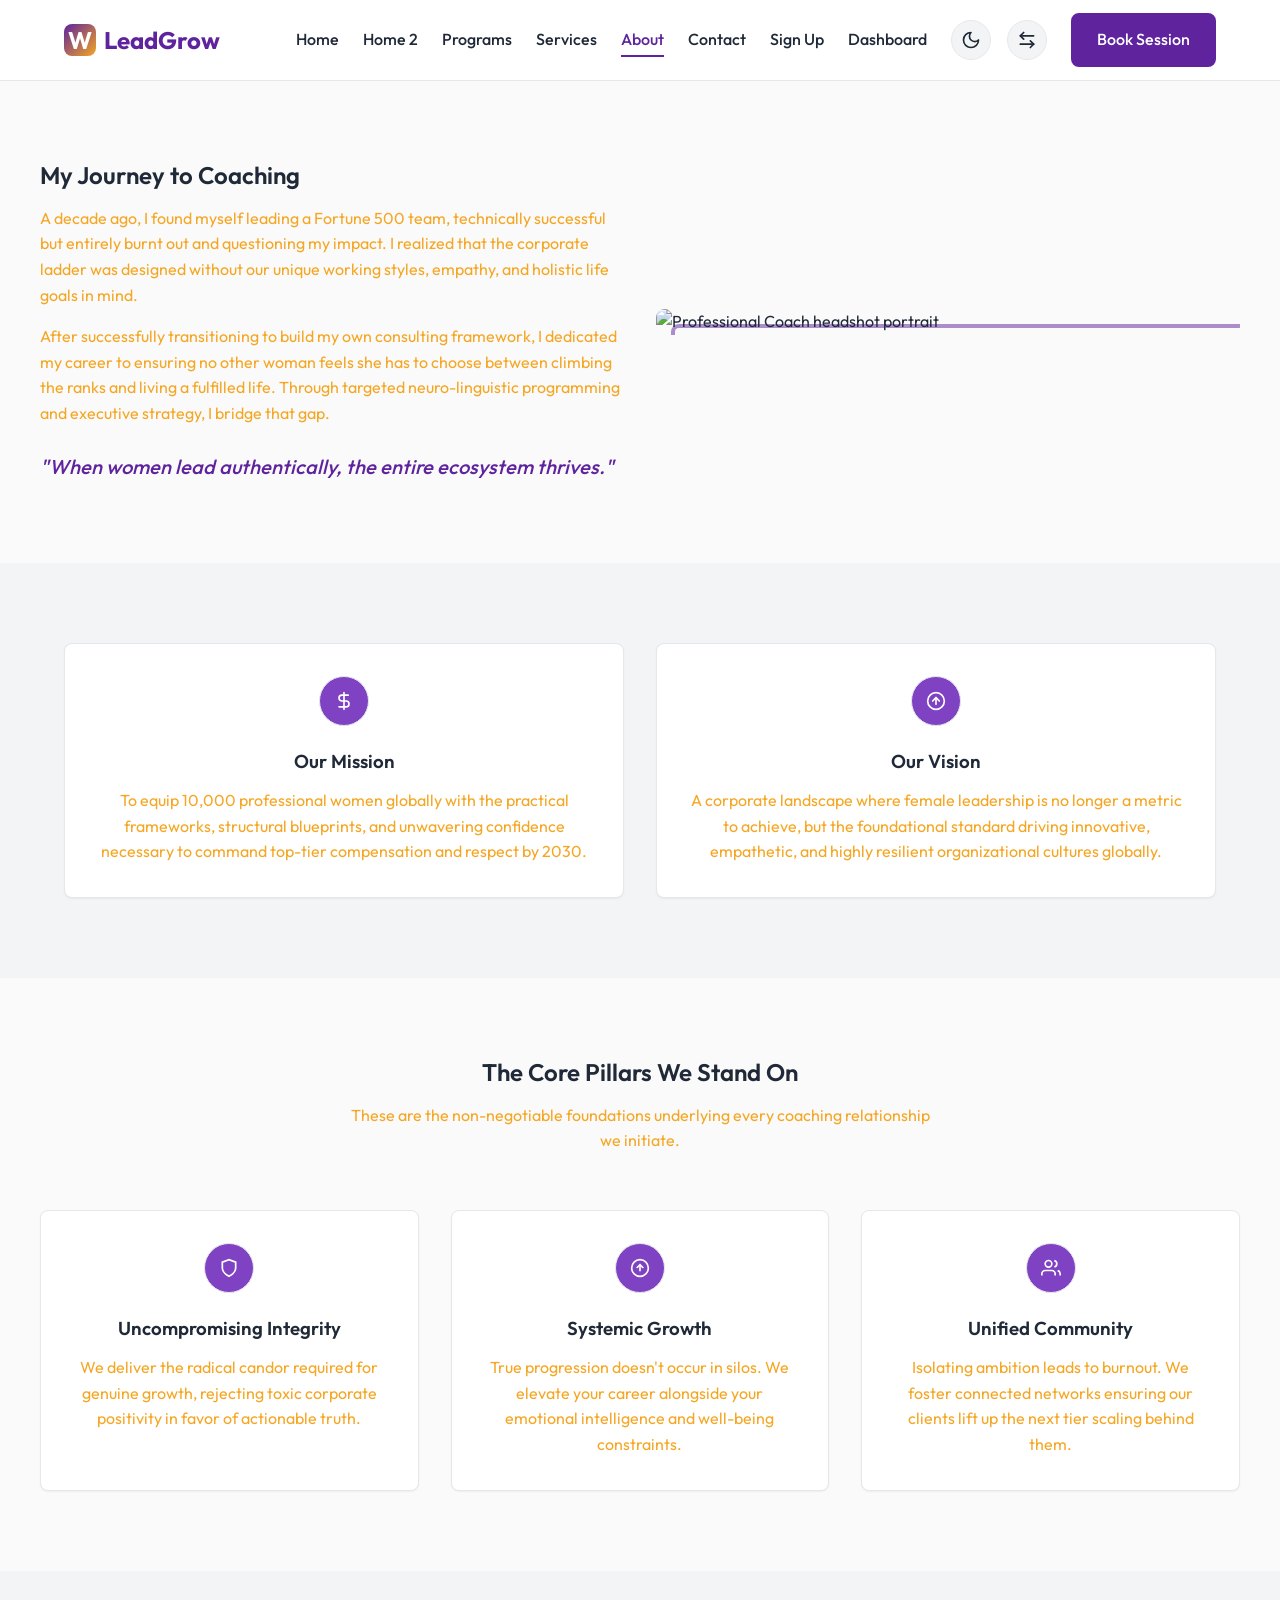
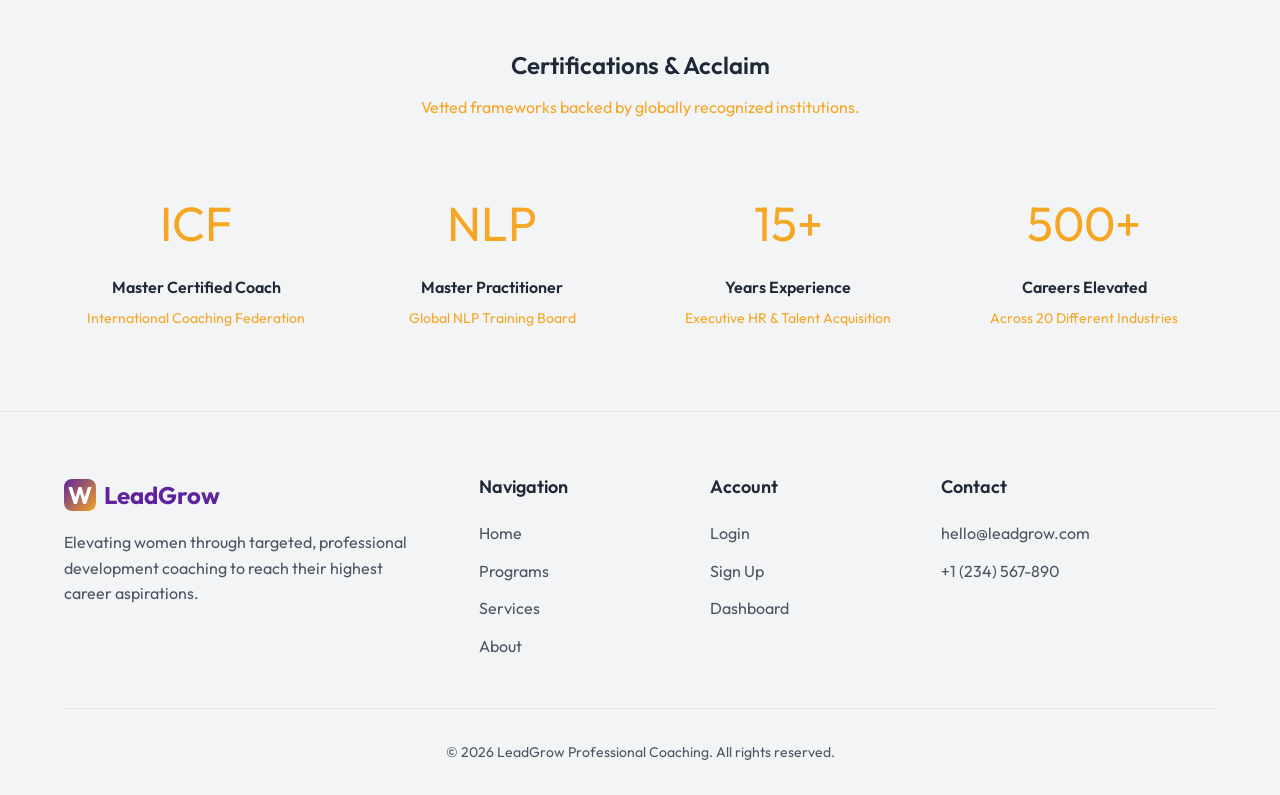
==== about.html @ 8d8c5d0b "first commit" ====
<!DOCTYPE html>
<html lang="en">
<head>
  <meta charset="UTF-8">
  <meta name="viewport" content="width=device-width, initial-scale=1.0">
  <title>About The Coach | Professional Development</title>
  <meta name="description" content="Learn about the coach's mission, vision, certifications, and achievements in women's professional development.">
  <link rel="stylesheet" href="css/style.css">
  <script src="js/main.js" defer></script>
</head>
<body>

  <!-- Header -->
  <header class="header">
    <div class="container header-container">
      <a href="index.html" class="logo">
        <div class="logo-icon">W</div>
        <span>LeadGrow</span>
      </a>
      
      <nav class="nav">
        <ul class="nav-list">
          <li><a href="index.html" class="nav-link">Home</a></li>
          <li><a href="home-2.html" class="nav-link">Home 2</a></li>
          <li><a href="programs.html" class="nav-link">Programs</a></li>
          <li><a href="services.html" class="nav-link">Services</a></li>
          <li><a href="about.html" class="nav-link active">About</a></li>
          <li><a href="contact.html" class="nav-link">Contact</a></li>
          <li><a href="signup.html" class="nav-link">Sign Up</a></li>
          <li><a href="dashboard.html" class="nav-link">Dashboard</a></li>
        </ul>
        
        <div class="nav-toggles">
          <button class="icon-btn theme-toggle" aria-label="Toggle Theme">
            <svg xmlns="http://www.w3.org/2000/svg" width="20" height="20" viewBox="0 0 24 24" fill="none" stroke="currentColor" stroke-width="2" stroke-linecap="round" stroke-linejoin="round" class="lucide lucide-moon"><path d="M12 3a6 6 0 0 0 9 9 9 9 0 1 1-9-9Z"/></svg>
          </button>
          <button class="icon-btn rtl-toggle" aria-label="Toggle Direction">
            <svg xmlns="http://www.w3.org/2000/svg" width="20" height="20" viewBox="0 0 24 24" fill="none" stroke="currentColor" stroke-width="2" stroke-linecap="round" stroke-linejoin="round" class="lucide lucide-arrow-left-right"><path d="M8 3 4 7l4 4"/><path d="M4 7h16"/><path d="m16 21 4-4-4-4"/><path d="M20 17H4"/></svg>
          </button>
        </div>

        <a href="contact.html" class="btn btn-primary">Book Session</a>
      </nav>

      <button class="mobile-menu-btn" aria-label="Open Menu">
        <svg xmlns="http://www.w3.org/2000/svg" width="28" height="28" viewBox="0 0 24 24" fill="none" stroke="currentColor" stroke-width="2" stroke-linecap="round" stroke-linejoin="round" class="lucide lucide-menu"><line x1="4" x2="20" y1="12" y2="12"/><line x1="4" x2="20" y1="6" y2="6"/><line x1="4" x2="20" y1="18" y2="18"/></svg>
      </button>
    </div>
  </header>

  <!-- Mobile Slide-in Menu -->
  <div class="mobile-nav-overlay"></div>
  <aside class="mobile-nav-panel">
    <button class="mobile-nav-close" aria-label="Close Menu">
      <svg xmlns="http://www.w3.org/2000/svg" width="28" height="28" viewBox="0 0 24 24" fill="none" stroke="currentColor" stroke-width="2" stroke-linecap="round" stroke-linejoin="round" class="lucide lucide-x"><path d="M18 6 6 18"/><path d="m6 6 12 12"/></svg>
    </button>
    
    <ul class="mobile-nav-list">
      <li><a href="index.html" class="nav-link">Home</a></li>
      <li><a href="home-2.html" class="nav-link">Home 2</a></li>
      <li><a href="programs.html" class="nav-link">Programs</a></li>
      <li><a href="services.html" class="nav-link">Services</a></li>
      <li><a href="about.html" class="nav-link active">About</a></li>
      <li><a href="contact.html" class="nav-link">Contact</a></li>
      <li><a href="signup.html" class="nav-link">Sign Up</a></li>
      <li><a href="dashboard.html" class="nav-link">Dashboard</a></li>
    </ul>

    <div class="mobile-nav-footer">
      <a href="contact.html" class="btn btn-primary btn-block">Book Free Coaching Call</a>
      <div class="nav-toggles" style="margin-top: 1rem; justify-content: center;">
        <button class="icon-btn theme-toggle" aria-label="Toggle Theme">
          <svg xmlns="http://www.w3.org/2000/svg" width="20" height="20" viewBox="0 0 24 24" fill="none" stroke="currentColor" stroke-width="2" stroke-linecap="round" stroke-linejoin="round" class="lucide lucide-moon"><path d="M12 3a6 6 0 0 0 9 9 9 9 0 1 1-9-9Z"/></svg>
        </button>
        <button class="icon-btn rtl-toggle" aria-label="Toggle Direction">
          <svg xmlns="http://www.w3.org/2000/svg" width="20" height="20" viewBox="0 0 24 24" fill="none" stroke="currentColor" stroke-width="2" stroke-linecap="round" stroke-linejoin="round" class="lucide lucide-arrow-left-right"><path d="M8 3 4 7l4 4"/><path d="M4 7h16"/><path d="m16 21 4-4-4-4"/><path d="M20 17H4"/></svg>
        </button>
      </div>
    </div>
  </aside>

  <!-- Main Content -->
  <main>
    <!-- Coach Story -->
    <section class="section container">
      <div class="grid grid-2 items-center">
        <div>
          <h2>My Journey to Coaching</h2>
          <p class="text-secondary" style="margin-bottom: 1rem;">
            A decade ago, I found myself leading a Fortune 500 team, technically successful but entirely burnt out and questioning my impact. I realized that the corporate ladder was designed without our unique working styles, empathy, and holistic life goals in mind.
          </p>
          <p class="text-secondary" style="margin-bottom: 1.5rem;">
            After successfully transitioning to build my own consulting framework, I dedicated my career to ensuring no other woman feels she has to choose between climbing the ranks and living a fulfilled life. Through targeted neuro-linguistic programming and executive strategy, I bridge that gap.
          </p>
          <div style="font-size: 1.25rem; font-weight: 500; font-style: italic; color: var(--primary-color);">
            "When women lead authentically, the entire ecosystem thrives."
          </div>
        </div>
        <div class="img-wrapper">
          <img src="https://images.unsplash.com/photo-1573496359142-b8d87734a5a2?auto=format&fit=crop&q=80&w=600&h=700" alt="Professional Coach headshot portrait" style="max-height: 400px; width: 100%; object-fit: cover; border-radius: 8px;">
        </div>
      </div>
    </section>

    <!-- Mission & Vision -->
    <section class="section section-bg">
      <div class="container grid grid-2">
        <div class="card text-center">
          <div class="icon-btn" style="width: 50px; height: 50px; margin: 0 auto 1.5rem; background-color: var(--primary-light); color: white;">
            <svg xmlns="http://www.w3.org/2000/svg" width="24" height="24" viewBox="0 0 24 24" fill="none" stroke="currentColor" stroke-width="2" stroke-linecap="round" stroke-linejoin="round"><path d="M12 2v20"/><path d="M17 5H9.5a3.5 3.5 0 0 0 0 7h5a3.5 3.5 0 0 1 0 7H6"/></svg>
          </div>
          <h3>Our Mission</h3>
          <p class="text-secondary">To equip 10,000 professional women globally with the practical frameworks, structural blueprints, and unwavering confidence necessary to command top-tier compensation and respect by 2030.</p>
        </div>
        <div class="card text-center">
          <div class="icon-btn" style="width: 50px; height: 50px; margin: 0 auto 1.5rem; background-color: var(--primary-light); color: white;">
            <svg xmlns="http://www.w3.org/2000/svg" width="24" height="24" viewBox="0 0 24 24" fill="none" stroke="currentColor" stroke-width="2" stroke-linecap="round" stroke-linejoin="round"><circle cx="12" cy="12" r="10"/><path d="m16 12-4-4-4 4"/><path d="M12 16V8"/></svg>
          </div>
          <h3>Our Vision</h3>
          <p class="text-secondary">A corporate landscape where female leadership is no longer a metric to achieve, but the foundational standard driving innovative, empathetic, and highly resilient organizational cultures globally.</p>
        </div>
      </div>
    </section>

    <!-- Core Values Sections -->
    <section class="section container">
      <div class="text-center" style="margin-bottom: 3.5rem;">
        <h2>The Core Pillars We Stand On</h2>
        <p class="text-secondary" style="max-width: 600px; margin: 0 auto;">These are the non-negotiable foundations underlying every coaching relationship we initiate.</p>
      </div>

      <div class="grid grid-3">
        <div class="card card-hover text-center">
          <div class="icon-btn" style="width: 50px; height: 50px; margin: 0 auto 1.5rem; background-color: var(--primary-light); color: white;">
            <svg xmlns="http://www.w3.org/2000/svg" width="24" height="24" viewBox="0 0 24 24" fill="none" stroke="currentColor" stroke-width="2"><path d="M12 22s8-4 8-10V5l-8-3-8 3v7c0 6 8 10 8 10z"/></svg>
          </div>
          <h3>Uncompromising Integrity</h3>
          <p class="text-secondary">We deliver the radical candor required for genuine growth, rejecting toxic corporate positivity in favor of actionable truth.</p>
        </div>
        <div class="card card-hover text-center">
          <div class="icon-btn" style="width: 50px; height: 50px; margin: 0 auto 1.5rem; background-color: var(--primary-light); color: white;">
            <svg xmlns="http://www.w3.org/2000/svg" width="24" height="24" viewBox="0 0 24 24" fill="none" stroke="currentColor" stroke-width="2"><circle cx="12" cy="12" r="10"/><path d="m16 12-4-4-4 4"/><path d="M12 16V8"/></svg>
          </div>
          <h3>Systemic Growth</h3>
          <p class="text-secondary">True progression doesn't occur in silos. We elevate your career alongside your emotional intelligence and well-being constraints.</p>
        </div>
        <div class="card card-hover text-center">
          <div class="icon-btn" style="width: 50px; height: 50px; margin: 0 auto 1.5rem; background-color: var(--primary-light); color: white;">
            <svg xmlns="http://www.w3.org/2000/svg" width="24" height="24" viewBox="0 0 24 24" fill="none" stroke="currentColor" stroke-width="2"><path d="M17 21v-2a4 4 0 0 0-4-4H5a4 4 0 0 0-4 4v2"/><circle cx="9" cy="7" r="4"/><path d="M23 21v-2a4 4 0 0 0-3-3.87"/><path d="M16 3.13a4 4 0 0 1 0 7.75"/></svg>
          </div>
          <h3>Unified Community</h3>
          <p class="text-secondary">Isolating ambition leads to burnout. We foster connected networks ensuring our clients lift up the next tier scaling behind them.</p>
        </div>
      </div>
    </section>

    <!-- Certifications & Achievements -->
    <section class="section section-bg text-center">
      <div class="container">
        <div style="margin-bottom: 4rem;">
          <h2>Certifications & Acclaim</h2>
        <p class="text-secondary">Vetted frameworks backed by globally recognized institutions.</p>
      </div>

      <div class="grid grid-4" style="text-align: center;">
        <div class="card-hover p-4">
          <div style="font-size: 3rem; color: var(--secondary-color); margin-bottom: 1rem;">ICF</div>
          <h4 style="margin-bottom: 0.5rem;">Master Certified Coach</h4>
          <span class="text-secondary" style="font-size: 0.875rem;">International Coaching Federation</span>
        </div>
        
        <div class="card-hover p-4">
          <div style="font-size: 3rem; color: var(--secondary-color); margin-bottom: 1rem;">NLP</div>
          <h4 style="margin-bottom: 0.5rem;">Master Practitioner</h4>
          <span class="text-secondary" style="font-size: 0.875rem;">Global NLP Training Board</span>
        </div>

        <div class="card-hover p-4">
          <div style="font-size: 3rem; color: var(--secondary-color); margin-bottom: 1rem;">15+</div>
          <h4 style="margin-bottom: 0.5rem;">Years Experience</h4>
          <span class="text-secondary" style="font-size: 0.875rem;">Executive HR & Talent Acquisition</span>
        </div>

        <div class="card-hover p-4">
          <div style="font-size: 3rem; color: var(--secondary-color); margin-bottom: 1rem;">500+</div>
          <h4 style="margin-bottom: 0.5rem;">Careers Elevated</h4>
          <span class="text-secondary" style="font-size: 0.875rem;">Across 20 Different Industries</span>
        </div>
      </div>
    </section>
  </main>

  <footer class="footer">
    <div class="container">
      <div class="footer-top">
        <div class="footer-brand">
          <a href="index.html" class="logo">
            <div class="logo-icon">W</div>
            <span>LeadGrow</span>
          </a>
          <p>Elevating women through targeted, professional development coaching to reach their highest career aspirations.</p>
        </div>
        <div>
          <h4 class="footer-title">Navigation</h4>
          <div class="footer-links">
            <a href="index.html">Home</a>
            <a href="programs.html">Programs</a>
            <a href="services.html">Services</a>
            <a href="about.html">About</a>
          </div>
        </div>
        <div>
          <h4 class="footer-title">Account</h4>
          <div class="footer-links">
            <a href="login.html">Login</a>
            <a href="signup.html">Sign Up</a>
            <a href="dashboard.html">Dashboard</a>
          </div>
        </div>
        <div>
          <h4 class="footer-title">Contact</h4>
          <div class="footer-links">
            <a href="mailto:hello@leadgrow.com">hello@leadgrow.com</a>
            <a href="tel:+1234567890">+1 (234) 567-890</a>
          </div>
        </div>
      </div>
      <div class="footer-bottom">
        &copy; 2026 LeadGrow Professional Coaching. All rights reserved.
      </div>
    </div>
  </footer>

</body>
</html>
---- css/style.css ----
@import url('https://fonts.googleapis.com/css2?family=Outfit:wght@300;400;500;600;700&display=swap');

/* =========================================================================
   1. VARIABLES (Design System)
   ========================================================================= */
:root {
  /* Brand Colors */
  --primary-color: #5E239D;
  /* Deep Purple */
  --primary-light: #7E42C2;
  --primary-dark: #3F1272;

  --secondary-color: #F5A623;
  /* Warm Gold */
  --secondary-light: #FFC055;
  --secondary-dark: #D4880B;

  /* Status/Indicators */
  --success-color: #10B981;
  --error-color: #EF4444;
  --info-color: #3B82F6;

  /* Light Mode Surface Colors */
  --bg-color: #FAFAFA;
  --surface-color: #FFFFFF;
  --surface-alt: #F3F4F6;
  --text-primary: #1F2937;
  --text-secondary: #4B5563;
  --text-inverse: #FFFFFF;
  --border-color: #E5E7EB;

  /* Layout & Typography */
  --font-main: 'Outfit', sans-serif;
  --transition: all 0.3s cubic-bezier(0.4, 0, 0.2, 1);
  --border-radius: 8px;
  --container-width: 1200px;

  /* Shadows */
  --shadow-sm: 0 1px 2px 0 rgba(0, 0, 0, 0.05);
  --shadow-md: 0 4px 6px -1px rgba(0, 0, 0, 0.1), 0 2px 4px -1px rgba(0, 0, 0, 0.06);
  --shadow-lg: 0 10px 15px -3px rgba(0, 0, 0, 0.1), 0 4px 6px -2px rgba(0, 0, 0, 0.05);
}

/* Dark Mode Variables */
[data-theme="dark"] {
  --bg-color: #111827;
  --surface-color: #1F2937;
  --surface-alt: #374151;
  --text-primary: #F9FAFB;
  --text-secondary: #D1D5DB;
  --text-inverse: #1F2937;
  --border-color: #4B5563;

  --shadow-sm: 0 1px 2px 0 rgba(0, 0, 0, 0.3);
  --shadow-md: 0 4px 6px -1px rgba(0, 0, 0, 0.4), 0 2px 4px -1px rgba(0, 0, 0, 0.2);
  --shadow-lg: 0 10px 15px -3px rgba(0, 0, 0, 0.5), 0 4px 6px -2px rgba(0, 0, 0, 0.3);
}

/* =========================================================================
   2. RESET & BASE
   ========================================================================= */
*,
*::before,
*::after {
  box-sizing: border-box;
  margin: 0;
  padding: 0;
}

html {
  scroll-behavior: smooth;
  font-size: 16px;
}

/* Page Background Image Overlay */
body.with-bg-image::before {
  content: '';
  position: fixed;
  top: 0;
  left: 0;
  right: 0;
  bottom: 0;
  /* Premium modern corporate office space blurred */
  background-image: url('https://images.unsplash.com/photo-1497366216548-37526070297c?auto=format&fit=crop&q=80&w=1920');
  background-size: cover;
  background-position: center;
  background-attachment: fixed;
  opacity: 0.50;
  /* Highly visible */
  z-index: -10;
  pointer-events: none;
}

[data-theme="dark"] body.with-bg-image::before {
  opacity: 0.15;
}

/* Remove solid blocking backgrounds so the image shines through */
body.with-bg-image .section-bg,
body.with-bg-image .logo-banner,
body.with-bg-image .footer {
  background-color: transparent !important;
  border-top-color: transparent !important;
}

body {
  font-family: var(--font-main);
  background-color: var(--bg-color);
  color: var(--text-primary);
  line-height: 1.6;
  -webkit-font-smoothing: antialiased;
  transition: background-color 0.3s ease, color 0.3s ease;
  overflow-x: hidden;
}

img {
  max-width: 100%;
  height: auto;
  display: block;
}

a {
  text-decoration: none;
  color: inherit;
  transition: var(--transition);
}

ul {
  list-style: none;
}

button {
  cursor: pointer;
  font-family: inherit;
  border: none;
  background: none;
}

h1,
h2,
h3,
h4,
h5,
h6 {
  line-height: 1.2;
  font-weight: 600;
  color: var(--text-primary);
  margin-bottom: 1rem;
}

/* =========================================================================
   3. UTILITIES & LAYOUT
   ========================================================================= */
.container {
  width: 100%;
  max-width: var(--container-width);
  margin: 0 auto;
  padding: 0 1.5rem;
}

.section {
  padding: 5rem 0;
}

.section-bg {
  background-color: var(--surface-alt);
}

.text-center {
  text-align: center;
}

.text-primary {
  color: var(--primary-color);
}

.text-secondary {
  color: var(--secondary-color);
}

.flex {
  display: flex;
}

.flex-col {
  display: flex;
  flex-direction: column;
}

.items-center {
  align-items: center;
}

.justify-between {
  justify-content: space-between;
}

.justify-center {
  justify-content: center;
}

.gap-1 {
  gap: 0.5rem;
}

.gap-2 {
  gap: 1rem;
}

.gap-3 {
  gap: 1.5rem;
}

.gap-4 {
  gap: 2rem;
}

.gap-6 {
  gap: 3rem;
}

.grid {
  display: grid;
}

.grid-2 {
  grid-template-columns: repeat(2, 1fr);
  gap: 2rem;
}

.grid-3 {
  grid-template-columns: repeat(3, 1fr);
  gap: 2rem;
}

.grid-4 {
  grid-template-columns: repeat(4, 1fr);
  gap: 2rem;
}

@media (max-width: 992px) {

  .grid-2,
  .grid-3,
  .grid-4 {
    grid-template-columns: repeat(2, 1fr);
  }
}

@media (max-width: 768px) {

  .grid-2,
  .grid-3,
  .grid-4 {
    grid-template-columns: 1fr;
  }
}

/* =========================================================================
   4. COMPONENTS
   ========================================================================= */

/* Buttons */
.btn {
  display: inline-flex;
  align-items: center;
  justify-content: center;
  padding: 0.75rem 1.5rem;
  border-radius: var(--border-radius);
  font-weight: 500;
  font-size: 1rem;
  transition: var(--transition);
  text-align: center;
  white-space: nowrap;
  gap: 0.5rem;
}

.btn-primary {
  background-color: var(--primary-color);
  color: white;
  border: 2px solid var(--primary-color);
}

.btn-primary:hover {
  background-color: var(--primary-dark);
  border-color: var(--primary-dark);
  transform: translateY(-2px);
  box-shadow: var(--shadow-md);
}

.btn-secondary {
  background-color: transparent;
  color: var(--primary-color);
  border: 2px solid var(--primary-color);
}

.btn-secondary:hover {
  background-color: var(--primary-light);
  color: white;
  border-color: var(--primary-light);
  transform: translateY(-2px);
}

[data-theme="dark"] .btn-secondary {
  color: var(--secondary-color);
  border-color: var(--secondary-color);
}

[data-theme="dark"] .btn-secondary:hover {
  background-color: var(--secondary-color);
  color: var(--text-inverse);
}

.btn-block {
  width: 100%;
}

/* Forms */
.form-group {
  margin-bottom: 1.5rem;
  display: flex;
  flex-direction: column;
}

.form-label {
  font-weight: 500;
  margin-bottom: 0.5rem;
  color: var(--text-primary);
}

.form-control {
  width: 100%;
  padding: 0.875rem 1rem;
  border: 1px solid var(--border-color);
  border-radius: var(--border-radius);
  background-color: var(--surface-color);
  color: var(--text-primary);
  font-family: var(--font-main);
  font-size: 1rem;
  transition: var(--transition);
}

.form-control:focus {
  outline: none;
  border-color: var(--primary-color);
  box-shadow: 0 0 0 3px rgba(94, 35, 157, 0.2);
}

.form-row {
  display: flex;
  gap: 1.5rem;
}

@media (max-width: 600px) {
  .form-row {
    flex-direction: column;
    gap: 0;
  }
}

/* Password Toggle Wrapper */
.password-wrapper {
  position: relative;
  display: flex;
  align-items: center;
}

.password-wrapper .form-control {
  padding-right: 3rem;
  /* Space for icon */
}

[dir="rtl"] .password-wrapper .form-control {
  padding-left: 3rem;
  padding-right: 1rem;
}

.password-toggle {
  position: absolute;
  right: 1rem;
  color: var(--text-secondary);
  cursor: pointer;
}

[dir="rtl"] .password-toggle {
  left: 1rem;
  right: auto;
}

/* Checkbox & Links Line */
.auth-meta {
  display: flex;
  justify-content: space-between;
  align-items: center;
  font-size: 0.9rem;
  margin-bottom: 1.5rem;
}

.checkbox-wrap {
  display: flex;
  align-items: center;
  gap: 0.5rem;
  cursor: pointer;
}

.forgot-link {
  color: var(--primary-color);
  font-weight: 500;
}

.forgot-link:hover {
  text-decoration: underline;
}

/* Social Login */
.social-login {
  display: flex;
  gap: 1rem;
  margin-top: 1rem;
}

.btn-social {
  flex: 1;
  display: flex;
  justify-content: center;
  align-items: center;
  gap: 0.5rem;
  padding: 0.75rem;
  border: 1px solid var(--border-color);
  border-radius: var(--border-radius);
  background-color: var(--surface-color);
  color: var(--text-primary);
  font-weight: 500;
  transition: var(--transition);
}

.btn-social:hover {
  background-color: var(--surface-alt);
}

.btn-social img,
.btn-social svg {
  width: 20px;
  height: 20px;
}

/* Cards */
.card {
  background-color: var(--surface-color);
  border-radius: var(--border-radius);
  box-shadow: var(--shadow-sm);
  padding: 2rem;
  border: 1px solid var(--border-color);
  transition: var(--transition);
  height: 100%;
}

@media(hover: hover) {
  .card-hover:hover {
    transform: translateY(-5px);
    box-shadow: var(--shadow-md);
    border-color: var(--primary-light);
  }
}

/* Theme & RTL Toggles */
.nav-toggles {
  display: flex;
  align-items: center;
  gap: 1rem;
}

.icon-btn {
  width: 40px;
  height: 40px;
  border-radius: 50%;
  display: flex;
  align-items: center;
  justify-content: center;
  color: var(--text-primary);
  background-color: var(--surface-alt);
  transition: var(--transition);
  border: 1px solid var(--border-color);
}

.icon-btn:hover {
  background-color: var(--primary-color);
  color: white;
}

.icon-btn svg {
  width: 20px;
  height: 20px;
}

/* =========================================================================
   5. HEADER & NAVIGATION
   ========================================================================= */
.header {
  position: sticky;
  top: 0;
  z-index: 1000;
  background-color: rgba(255, 255, 255, 0.95);
  backdrop-filter: blur(8px);
  border-bottom: 1px solid var(--border-color);
  transition: var(--transition);
}

[data-theme="dark"] .header {
  background-color: rgba(31, 41, 55, 0.95);
}

.header-container {
  display: flex;
  justify-content: space-between;
  align-items: center;
  height: 80px;
}

.logo {
  display: flex;
  align-items: center;
  gap: 0.5rem;
  font-size: 1.5rem;
  font-weight: 700;
  color: var(--primary-color);
  text-decoration: none;
}

.logo-icon {
  width: 32px;
  height: 32px;
  background: linear-gradient(135deg, var(--primary-color), var(--secondary-color));
  border-radius: 8px;
  display: flex;
  align-items: center;
  justify-content: center;
  color: white;
}

.nav {
  display: flex;
  align-items: center;
  gap: 1.5rem;
}

.nav-list {
  display: flex;
  align-items: center;
  gap: 1.5rem;
}

.nav-link {
  font-weight: 500;
  color: var(--text-primary);
  text-decoration: none;
  position: relative;
  padding: 0.5rem 0;
}

.nav-link:hover,
.nav-link.active {
  color: var(--primary-color);
}

.nav-link::after {
  content: '';
  position: absolute;
  bottom: 0;
  left: 0;
  width: 0;
  height: 2px;
  background-color: var(--primary-color);
  transition: var(--transition);
}

.nav-link:hover::after,
.nav-link.active::after {
  width: 100%;
}

[dir="rtl"] .nav-link::after {
  left: auto;
  right: 0;
}

.mobile-menu-btn {
  display: none;
  background: none;
  border: none;
  color: var(--text-primary);
  font-size: 1.5rem;
  cursor: pointer;
}

/* Hamburger Slide-in menu */
.mobile-nav-overlay {
  position: fixed;
  top: 0;
  left: 0;
  width: 100%;
  height: 100vh;
  background-color: rgba(0, 0, 0, 0.5);
  z-index: 1001;
  opacity: 0;
  visibility: hidden;
  transition: var(--transition);
}

.mobile-nav-overlay.active {
  opacity: 1;
  visibility: visible;
}

.mobile-nav-panel {
  position: fixed;
  top: 0;
  right: -340px;
  width: 300px;
  max-width: 85vw;
  height: 100vh;
  background-color: var(--surface-color);
  z-index: 1002;
  padding: 2rem;
  box-shadow: var(--shadow-lg);
  transition: right 0.3s cubic-bezier(0.4, 0, 0.2, 1), left 0.3s cubic-bezier(0.4, 0, 0.2, 1);
  display: flex;
  flex-direction: column;
}

[dir="rtl"] .mobile-nav-panel {
  right: auto;
  left: -340px;
}

.mobile-nav-panel.active {
  right: 0;
}

[dir="rtl"] .mobile-nav-panel.active {
  left: 0;
}

.mobile-nav-close {
  align-self: flex-end;
  font-size: 1.5rem;
  color: var(--text-primary);
  margin-bottom: 2rem;
}

.mobile-nav-list {
  display: flex;
  flex-direction: column;
  gap: 1.5rem;
}

.mobile-nav-list .nav-link {
  font-size: 1.2rem;
}

.mobile-nav-footer {
  margin-top: auto;
  display: flex;
  flex-direction: column;
  gap: 1.5rem;
}

.mobile-nav-footer .nav-toggles {
  justify-content: center;
}

@media (max-width: 1024px) {

  .nav-list,
  .header .btn,
  .header .nav-toggles {
    display: none;
  }

  .mobile-menu-btn {
    display: block;
  }
}

/* =========================================================================
   6. FOOTER
   ========================================================================= */
.footer {
  background-color: var(--surface-alt);
  padding: 4rem 0 2rem;
  border-top: 1px solid var(--border-color);
}

.footer-top {
  display: grid;
  grid-template-columns: 2fr 1fr 1fr 1.5fr;
  gap: 3rem;
  margin-bottom: 3rem;
}

.footer-brand p {
  margin-top: 1rem;
  color: var(--text-secondary);
}

.footer-title {
  font-size: 1.125rem;
  margin-bottom: 1.5rem;
}

.footer-links {
  display: flex;
  flex-direction: column;
  gap: 0.75rem;
  color: var(--text-secondary);
}

.footer-links a:hover {
  color: var(--primary-color);
}

.social-links {
  display: flex;
  gap: 1rem;
  margin-top: 1.5rem;
}

.footer-bottom {
  text-align: center;
  padding-top: 2rem;
  border-top: 1px solid var(--border-color);
  color: var(--text-secondary);
  font-size: 0.875rem;
}

@media (max-width: 992px) {
  .footer-top {
    grid-template-columns: 1fr 1fr;
  }
}

@media (max-width: 576px) {
  .footer-top {
    grid-template-columns: 1fr;
    gap: 2rem;
  }
}

/* =========================================================================
   7. PAGE SPECIFIC SECTIONS
   ========================================================================= */

/* Hero Section */
.hero {
  padding: 6rem 0;
  display: flex;
  align-items: center;
  min-height: 80vh;
}

.hero-content {
  flex: 1;
}

.hero-image {
  flex: 1;
  display: flex;
  justify-content: center;
}

.hero-image img {
  border-radius: var(--border-radius);
  box-shadow: var(--shadow-lg);
}

.hero-badge {
  display: inline-block;
  padding: 0.5rem 1rem;
  background-color: var(--primary-light);
  color: white;
  border-radius: 20px;
  font-weight: 600;
  font-size: 0.875rem;
  margin-bottom: 1.5rem;
}

.hero h1 {
  font-size: 3.5rem;
  line-height: 1.1;
  margin-bottom: 1.5rem;
}

.hero p {
  font-size: 1.25rem;
  color: var(--text-secondary);
  margin-bottom: 2rem;
  max-width: 600px;
}

.hero-actions {
  display: flex;
  gap: 1rem;
}

@media (max-width: 992px) {
  .hero {
    flex-direction: column;
    text-align: center;
    padding: 4rem 0;
  }

  .hero-content {
    margin-bottom: 3rem;
  }

  .hero p {
    margin: 0 auto 2rem;
  }

  .hero-actions {
    justify-content: center;
  }
}

@media (max-width: 576px) {
  .hero h1 {
    font-size: 2.5rem;
  }

  .hero-actions {
    flex-direction: column;
    width: 100%;
  }

  .hero-actions .btn {
    width: 100%;
  }
}

/* Funnel Video & Image Heros */
.hero-video-bg,
.hero-image-bg {
  position: relative;
  min-height: 100vh;
  display: flex;
  align-items: center;
  justify-content: center;
  color: white;
  text-align: center;
  overflow: hidden;
}

.hero-image-bg {
  min-height: 85vh;
  background-image: url('https://images.unsplash.com/photo-1573164713988-8665fc963095?auto=format&fit=crop&q=80&w=1920');
  background-size: cover;
  background-position: center 20%;
}

.video-overlay {
  position: absolute;
  top: 0;
  left: 0;
  width: 100%;
  height: 100%;
  background: rgba(0, 0, 0, 0.6);
  z-index: 1;
}

.video-placeholder {
  position: absolute;
  top: 0;
  left: 0;
  width: 100%;
  height: 100%;
  object-fit: cover;
  z-index: 0;
}

.hero-video-content {
  position: relative;
  z-index: 2;
  max-width: 800px;
  padding: 0 1.5rem;
}

.hero-video-content h1 {
  color: white;
  /* Override default text-primary */
}

/* Pricing Page */
.pricing-card {
  position: relative;
  display: flex;
  flex-direction: column;
}

.pricing-card.popular {
  border: 2px solid var(--primary-color);
  transform: scale(1.05);
  /* Stand out */
  z-index: 2;
}

.pricing-card.popular .popular-badge {
  position: absolute;
  top: -16px;
  left: 50%;
  transform: translateX(-50%);
  background-color: var(--primary-color);
  color: white;
  padding: 0.25rem 1rem;
  border-radius: 20px;
  font-size: 0.875rem;
  font-weight: 600;
}

.price {
  font-size: 3rem;
  font-weight: 700;
  color: var(--primary-color);
  margin: 1.5rem 0;
}

.price span {
  font-size: 1rem;
  color: var(--text-secondary);
}

.pricing-features {
  margin-bottom: 2rem;
  flex-grow: 1;
}

.pricing-features li {
  display: flex;
  align-items: center;
  gap: 0.75rem;
  margin-bottom: 1rem;
  color: var(--text-secondary);
}

.pricing-features i {
  color: var(--success-color);
}

@media (max-width: 992px) {
  .pricing-card.popular {
    transform: scale(1);
  }
}

/* Authentication Layout (Login & Signup) */
.auth-page {
  min-height: 100vh;
  display: flex;
  align-items: center;
  justify-content: center;
  padding: 2rem 1.5rem;
  background-color: var(--surface-alt);
  /* Light background to contrast card */
}

.auth-card {
  width: 100%;
  max-width: 480px;
  background-color: var(--surface-color);
  padding: 3rem;
  border-radius: var(--border-radius);
  box-shadow: var(--shadow-lg);
  position: relative;
}

.auth-card .logo {
  justify-content: center;
  margin-bottom: 2rem;
}

.auth-header {
  text-align: center;
  margin-bottom: 2rem;
}

.auth-controls {
  position: absolute;
  top: 1.5rem;
  right: 1.5rem;
  display: flex;
  gap: 0.5rem;
}

[dir="rtl"] .auth-controls {
  right: auto;
  left: 1.5rem;
}

/* Divider for Social Login */
.auth-divider {
  display: flex;
  align-items: center;
  text-align: center;
  margin: 1.5rem 0;
  color: var(--text-secondary);
}

.auth-divider::before,
.auth-divider::after {
  content: '';
  flex: 1;
  border-bottom: 1px solid var(--border-color);
}

.auth-divider:not(:empty)::before {
  margin-right: 1rem;
}

.auth-divider:not(:empty)::after {
  margin-left: 1rem;
}

/* Dashboard Layout */
.dashboard-layout {
  display: flex;
  min-height: 100vh;
}

.sidebar {
  width: 280px;
  background-color: var(--surface-color);
  border-right: 1px solid var(--border-color);
  display: flex;
  flex-direction: column;
  position: sticky;
  top: 0;
  height: 100vh;
}

[dir="rtl"] .sidebar {
  border-right: none;
  border-left: 1px solid var(--border-color);
}

.sidebar-header {
  padding: 1.5rem;
  border-bottom: 1px solid var(--border-color);
}

.sidebar-nav {
  padding: 1rem;
  flex: 1;
  overflow-y: auto;
}

.sidebar-link {
  display: flex;
  align-items: center;
  gap: 1rem;
  padding: 0.875rem 1rem;
  color: var(--text-secondary);
  border-radius: var(--border-radius);
  transition: var(--transition);
  font-weight: 500;
  margin-bottom: 0.5rem;
}

.sidebar-link:hover,
.sidebar-link.active {
  background-color: rgba(94, 35, 157, 0.1);
  color: var(--primary-color);
}

.sidebar-footer {
  padding: 1.5rem;
  border-top: 1px solid var(--border-color);
}

.dashboard-main {
  flex: 1;
  background-color: var(--surface-alt);
  display: flex;
  flex-direction: column;
  overflow: hidden;
}

.dashboard-header {
  height: 80px;
  background-color: var(--surface-color);
  border-bottom: 1px solid var(--border-color);
  display: flex;
  align-items: center;
  justify-content: space-between;
  padding: 0 2rem;
}

.header-actions {
  display: flex;
  align-items: center;
  gap: 1.5rem;
}

.user-profile {
  display: flex;
  align-items: center;
  gap: 0.75rem;
  font-weight: 500;
  cursor: pointer;
}

.avatar {
  width: 40px;
  height: 40px;
  border-radius: 50%;
  background-color: var(--primary-color);
  color: white;
  display: flex;
  align-items: center;
  justify-content: center;
  font-weight: 600;
}

.dashboard-content {
  padding: 2rem;
  overflow-y: auto;
  flex: 1;
}

@media (max-width: 992px) {
  .sidebar {
    position: fixed;
    transform: translateX(-100%);
    z-index: 1000;
  }

  [dir="rtl"] .sidebar {
    transform: translateX(100%);
  }

  /* Would need JS toggles for mobile sidebar ideally */
}

/* Feature/Coach Story Image */
.img-wrapper {
  position: relative;
  border-radius: var(--border-radius);
  overflow: hidden;
}

.img-wrapper::after {
  content: '';
  position: absolute;
  top: 0;
  left: 0;
  right: 0;
  bottom: 0;
  border: 4px solid var(--primary-color);
  border-radius: var(--border-radius);
  opacity: 0.5;
  transform: translate(15px, 15px);
  z-index: -1;
}

/* Custom Scrollbar for slightly cleaner feel */
::-webkit-scrollbar {
  width: 8px;
}

::-webkit-scrollbar-track {
  background: var(--bg-color);
}

::-webkit-scrollbar-thumb {
  background: var(--border-color);
  border-radius: 4px;
}

::-webkit-scrollbar-thumb:hover {
  background: var(--text-secondary);
}

/* =========================================================================
   8. ENHANCED CONTENT BLOCKS
   ========================================================================= */

/* Trusted By / Logos Banner */
.logo-banner {
  padding: 3rem 0;
  border-bottom: 1px solid var(--border-color);
  background-color: var(--surface-color);
}

.logo-track {
  display: flex;
  justify-content: center;
  align-items: center;
  flex-wrap: wrap;
  gap: 3rem;
  opacity: 0.6;
  filter: grayscale(100%);
  transition: var(--transition);
}

.logo-track:hover {
  opacity: 1;
  filter: grayscale(0%);
}

.logo-track svg {
  height: 30px;
  width: auto;
  color: var(--text-primary);
}

/* Semantic Details Toggle (FAQ) */
details.faq {
  background-color: var(--surface-color);
  border: 1px solid var(--border-color);
  border-radius: var(--border-radius);
  margin-bottom: 1rem;
  overflow: hidden;
  transition: var(--transition);
}

details.faq[open] {
  border-color: var(--primary-light);
  box-shadow: var(--shadow-sm);
}

details.faq summary {
  padding: 1.5rem;
  font-weight: 600;
  font-size: 1.1rem;
  cursor: pointer;
  display: flex;
  justify-content: space-between;
  align-items: center;
  list-style: none;
  /* Hide default arrow */
}

details.faq summary::-webkit-details-marker {
  display: none;
}

details.faq summary::after {
  content: '+';
  background-color: var(--surface-alt);
  color: var(--primary-color);
  width: 30px;
  height: 30px;
  display: flex;
  justify-content: center;
  align-items: center;
  border-radius: 50%;
  font-size: 1.25rem;
  font-weight: normal;
  transition: var(--transition);
}

details.faq[open] summary::after {
  content: '-';
  background-color: var(--primary-color);
  color: white;
}

.faq-content {
  padding: 0 1.5rem 1.5rem;
  color: var(--text-secondary);
  line-height: 1.7;
}

/* Metrics & Stats Block */
.stat-box {
  text-align: center;
  padding: 2rem;
}

.stat-value {
  font-size: 3.5rem;
  font-weight: 700;
  color: var(--primary-color);
  line-height: 1;
  margin-bottom: 0.5rem;
}

.stat-label {
  font-size: 1.1rem;
  font-weight: 500;
  color: var(--text-secondary);
}

/* ProgressBar for Dashboard */
.progress-container {
  width: 100%;
  height: 8px;
  background-color: var(--surface-alt);
  border-radius: 4px;
  overflow: hidden;
  margin-top: 0.5rem;
}

.progress-bar {
  height: 100%;
  background-color: var(--primary-color);
  border-radius: 4px;
}

.progress-bar.success {
  background-color: var(--success-color);
}

.progress-bar.warning {
  background-color: var(--secondary-color);
}
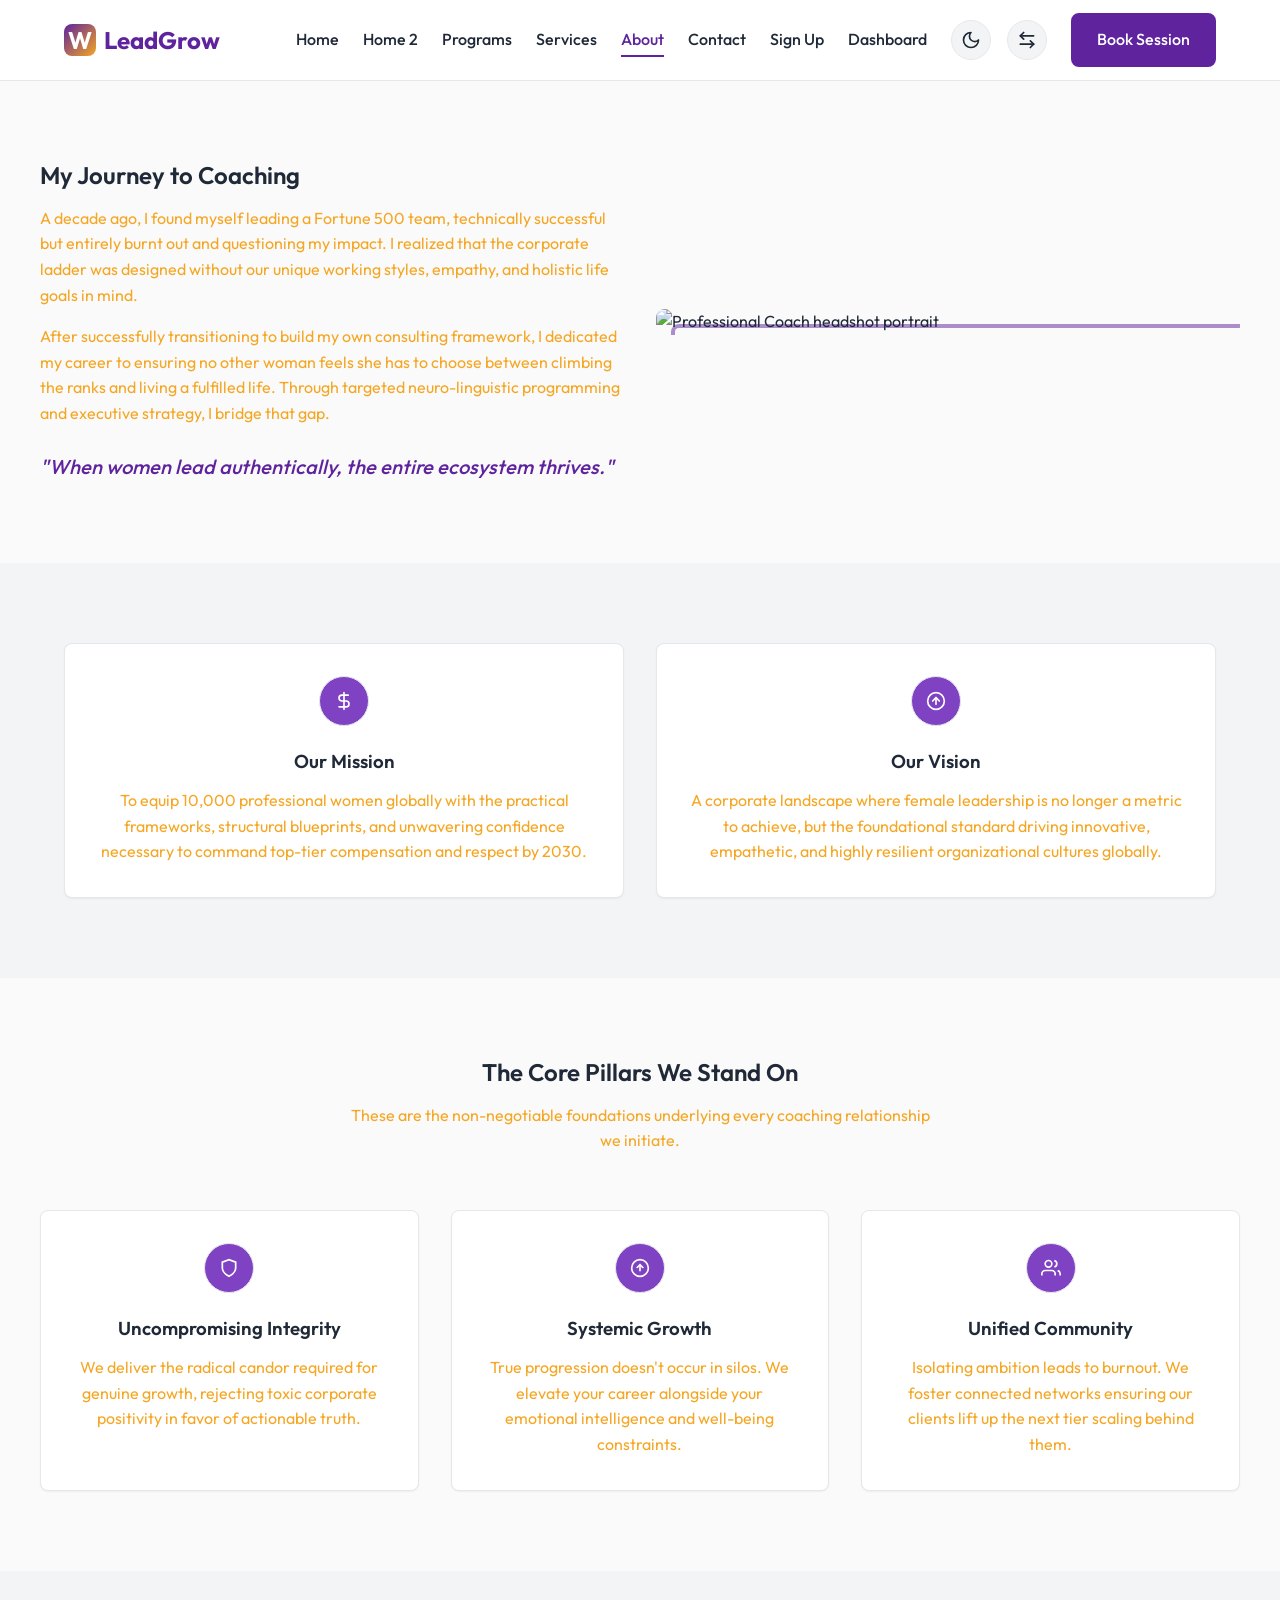
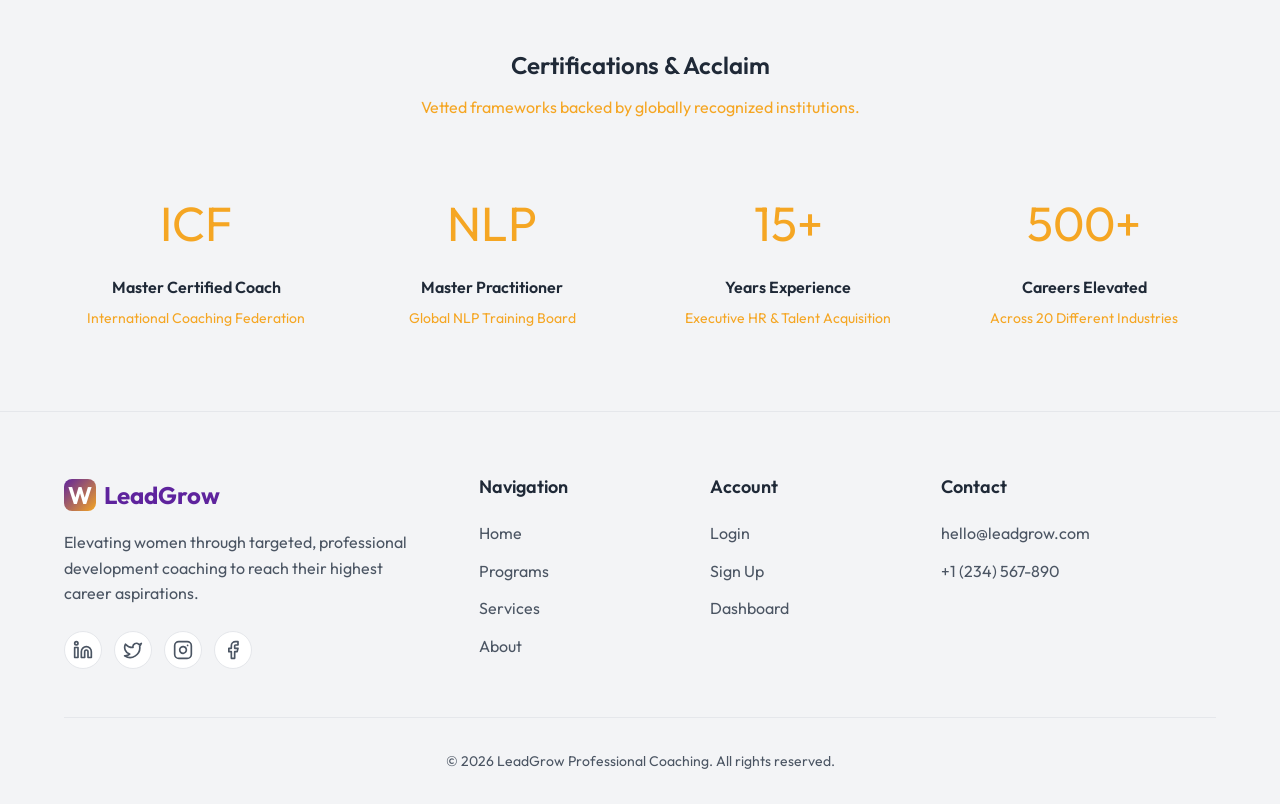
==== commit 281aa438: "add the some changes" ====
--- a/about.html
+++ b/about.html
@@ -6,6 +6,7 @@
   <title>About The Coach | Professional Development</title>
   <meta name="description" content="Learn about the coach's mission, vision, certifications, and achievements in women's professional development.">
   <link rel="stylesheet" href="css/style.css">
+  <link rel="icon" type="image/png" href="favicon.png">
   <script src="js/main.js" defer></script>
 </head>
 <body>
@@ -199,6 +200,20 @@
             <span>LeadGrow</span>
           </a>
           <p>Elevating women through targeted, professional development coaching to reach their highest career aspirations.</p>
+          <div class="social-links">
+            <a href="#" class="icon-btn" aria-label="LinkedIn">
+              <svg xmlns="http://www.w3.org/2000/svg" width="20" height="20" viewBox="0 0 24 24" fill="none" stroke="currentColor" stroke-width="2" stroke-linecap="round" stroke-linejoin="round" class="lucide lucide-linkedin"><path d="M16 8a6 6 0 0 1 6 6v7h-4v-7a2 2 0 0 0-2-2 2 2 0 0 0-2 2v7h-4v-7a6 6 0 0 1 6-6z"/><rect width="4" height="12" x="2" y="9"/><circle cx="4" cy="4" r="2"/></svg>
+            </a>
+            <a href="#" class="icon-btn" aria-label="Twitter">
+              <svg xmlns="http://www.w3.org/2000/svg" width="20" height="20" viewBox="0 0 24 24" fill="none" stroke="currentColor" stroke-width="2" stroke-linecap="round" stroke-linejoin="round" class="lucide lucide-twitter"><path d="M22 4s-.7 2.1-2 3.4c1.6 10-9.4 17.3-18 11.6 2.2.1 4.4-.6 6-2C3 15.5.5 9.6 3 5c2.2 2.6 5.6 4.1 9 4-.9-4.2 4-6.6 7-3.8 1.1 0 3-1.2 3-1.2z"/></svg>
+            </a>
+            <a href="#" class="icon-btn" aria-label="Instagram">
+              <svg xmlns="http://www.w3.org/2000/svg" width="20" height="20" viewBox="0 0 24 24" fill="none" stroke="currentColor" stroke-width="2" stroke-linecap="round" stroke-linejoin="round" class="lucide lucide-instagram"><rect width="20" height="20" x="2" y="2" rx="5" ry="5"/><path d="M16 11.37A4 4 0 1 1 12.63 8 4 4 0 0 1 16 11.37z"/><line x1="17.5" x2="17.51" y1="6.5" y2="6.5"/></svg>
+            </a>
+            <a href="#" class="icon-btn" aria-label="Facebook">
+              <svg xmlns="http://www.w3.org/2000/svg" width="20" height="20" viewBox="0 0 24 24" fill="none" stroke="currentColor" stroke-width="2" stroke-linecap="round" stroke-linejoin="round" class="lucide lucide-facebook"><path d="M18 2h-3a5 5 0 0 0-5 5v3H7v4h3v8h4v-8h3l1-4h-4V7a1 1 0 0 1 1-1h3z"/></svg>
+            </a>
+          </div>
         </div>
         <div>
           <h4 class="footer-title">Navigation</h4>
--- a/css/style.css
+++ b/css/style.css
@@ -721,8 +721,25 @@
 
 .social-links {
   display: flex;
-  gap: 1rem;
+  gap: 0.75rem;
   margin-top: 1.5rem;
+}
+
+.social-links .icon-btn {
+  width: 38px;
+  height: 38px;
+  background-color: var(--surface-color);
+  border: 1px solid var(--border-color);
+  color: var(--text-secondary);
+  transition: var(--transition);
+}
+
+.social-links .icon-btn:hover {
+  background-color: var(--primary-color);
+  color: white;
+  border-color: var(--primary-color);
+  transform: translateY(-3px);
+  box-shadow: var(--shadow-sm);
 }
 
 .footer-bottom {
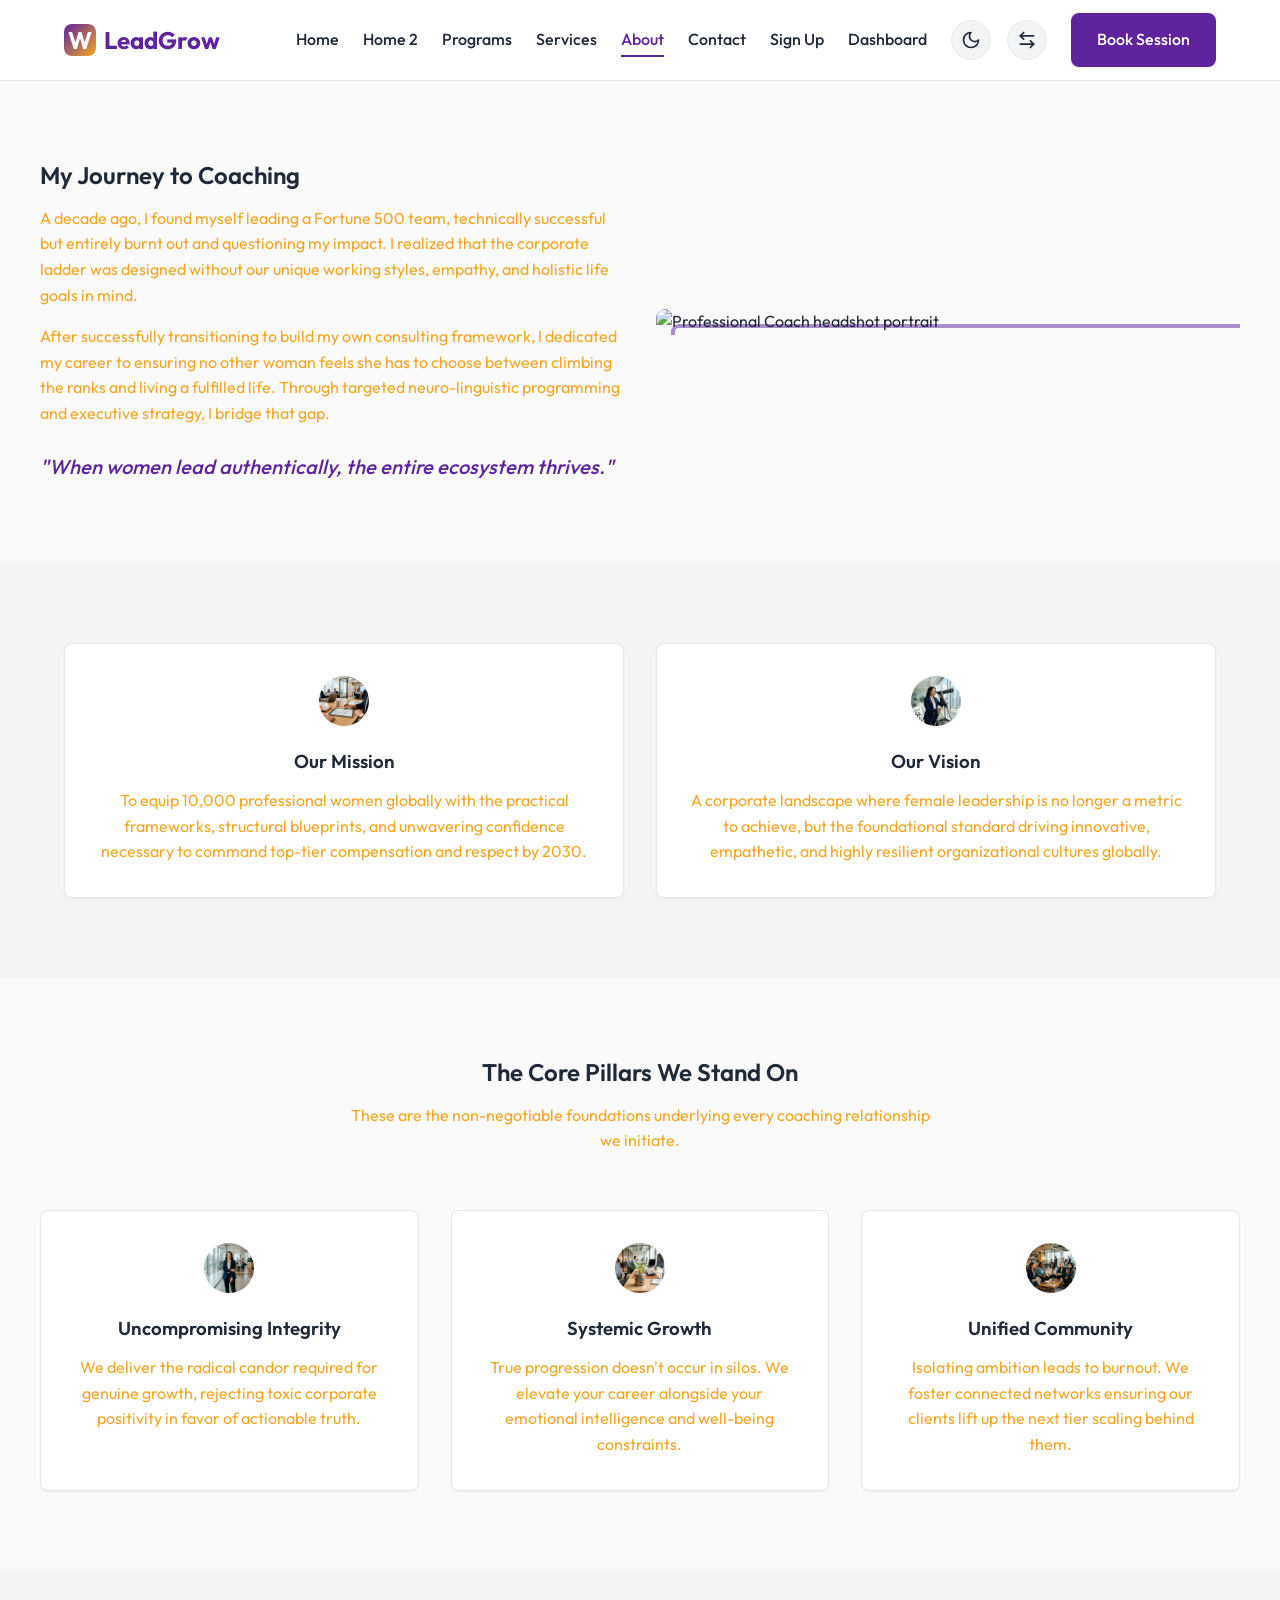
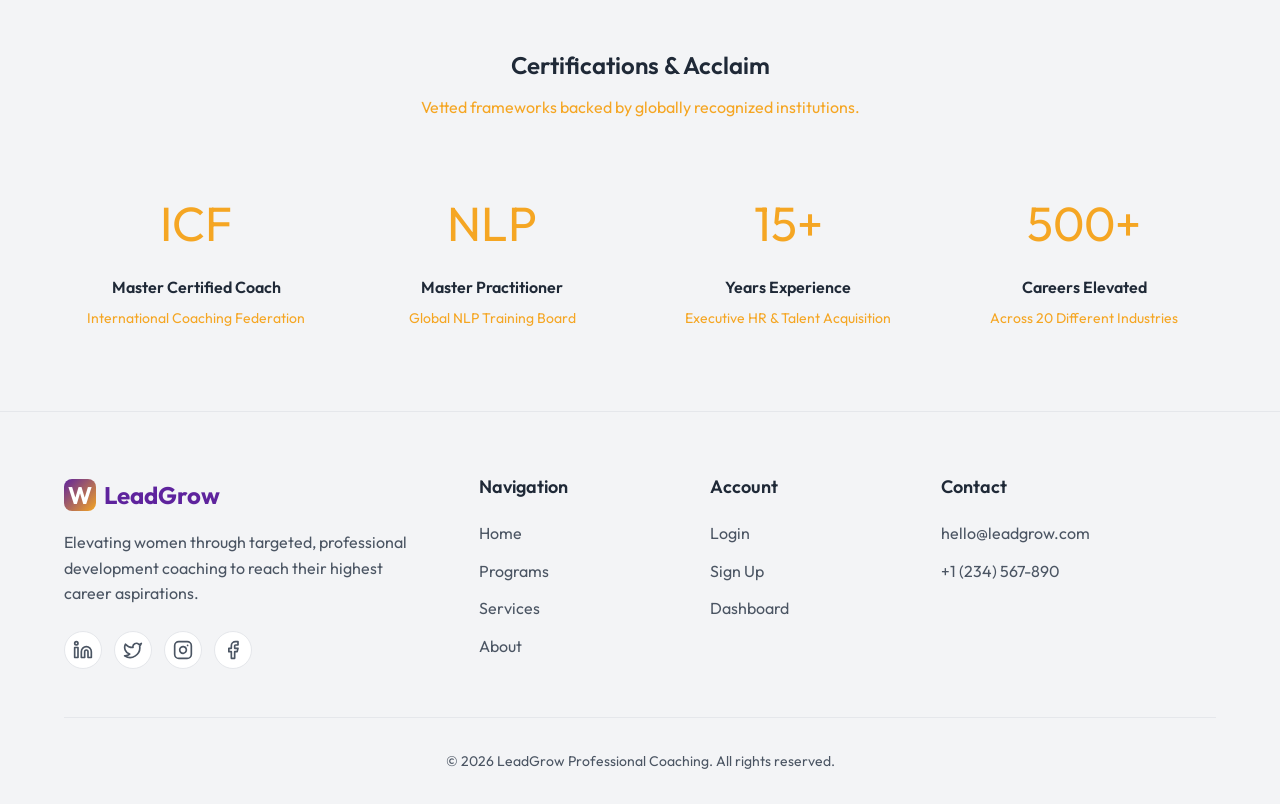
==== commit fb1a53db: "add the some chnage" ====
--- a/about.html
+++ b/about.html
@@ -67,6 +67,8 @@
       <li><a href="dashboard.html" class="nav-link">Dashboard</a></li>
     </ul>
 
+    <div class="mobile-nav-line"></div>
+
     <div class="mobile-nav-footer">
       <a href="contact.html" class="btn btn-primary btn-block">Book Free Coaching Call</a>
       <div class="nav-toggles" style="margin-top: 1rem; justify-content: center;">
@@ -84,8 +86,8 @@
   <main>
     <!-- Coach Story -->
     <section class="section container">
-      <div class="grid grid-2 items-center">
-        <div>
+      <div class="grid grid-2 items-center journey-grid">
+        <div class="journey-content">
           <h2>My Journey to Coaching</h2>
           <p class="text-secondary" style="margin-bottom: 1rem;">
             A decade ago, I found myself leading a Fortune 500 team, technically successful but entirely burnt out and questioning my impact. I realized that the corporate ladder was designed without our unique working styles, empathy, and holistic life goals in mind.
@@ -98,7 +100,7 @@
           </div>
         </div>
         <div class="img-wrapper">
-          <img src="https://images.unsplash.com/photo-1573496359142-b8d87734a5a2?auto=format&fit=crop&q=80&w=600&h=700" alt="Professional Coach headshot portrait" style="max-height: 400px; width: 100%; object-fit: cover; border-radius: 8px;">
+          <img src="https://images.unsplash.com/photo-1573496359142-b8d87734a5a2?auto=format&fit=crop&q=80&w=600&h=700" alt="Professional Coach headshot portrait" style="width: 100%; border-radius: 8px;">
         </div>
       </div>
     </section>
@@ -107,15 +109,15 @@
     <section class="section section-bg">
       <div class="container grid grid-2">
         <div class="card text-center">
-          <div class="icon-btn" style="width: 50px; height: 50px; margin: 0 auto 1.5rem; background-color: var(--primary-light); color: white;">
-            <svg xmlns="http://www.w3.org/2000/svg" width="24" height="24" viewBox="0 0 24 24" fill="none" stroke="currentColor" stroke-width="2" stroke-linecap="round" stroke-linejoin="round"><path d="M12 2v20"/><path d="M17 5H9.5a3.5 3.5 0 0 0 0 7h5a3.5 3.5 0 0 1 0 7H6"/></svg>
+          <div class="feature-img-wrap" style="width: 50px; height: 50px; margin: 0 auto 1.5rem; border: none;">
+            <img src="assets/execution.png" alt="Our Mission" class="feature-img">
           </div>
           <h3>Our Mission</h3>
           <p class="text-secondary">To equip 10,000 professional women globally with the practical frameworks, structural blueprints, and unwavering confidence necessary to command top-tier compensation and respect by 2030.</p>
         </div>
         <div class="card text-center">
-          <div class="icon-btn" style="width: 50px; height: 50px; margin: 0 auto 1.5rem; background-color: var(--primary-light); color: white;">
-            <svg xmlns="http://www.w3.org/2000/svg" width="24" height="24" viewBox="0 0 24 24" fill="none" stroke="currentColor" stroke-width="2" stroke-linecap="round" stroke-linejoin="round"><circle cx="12" cy="12" r="10"/><path d="m16 12-4-4-4 4"/><path d="M12 16V8"/></svg>
+          <div class="feature-img-wrap" style="width: 50px; height: 50px; margin: 0 auto 1.5rem; border: none;">
+            <img src="assets/vision.png" alt="Our Vision" class="feature-img">
           </div>
           <h3>Our Vision</h3>
           <p class="text-secondary">A corporate landscape where female leadership is no longer a metric to achieve, but the foundational standard driving innovative, empathetic, and highly resilient organizational cultures globally.</p>
@@ -132,22 +134,22 @@
 
       <div class="grid grid-3">
         <div class="card card-hover text-center">
-          <div class="icon-btn" style="width: 50px; height: 50px; margin: 0 auto 1.5rem; background-color: var(--primary-light); color: white;">
-            <svg xmlns="http://www.w3.org/2000/svg" width="24" height="24" viewBox="0 0 24 24" fill="none" stroke="currentColor" stroke-width="2"><path d="M12 22s8-4 8-10V5l-8-3-8 3v7c0 6 8 10 8 10z"/></svg>
+          <div class="feature-img-wrap" style="width: 50px; height: 50px; margin: 0 auto 1.5rem; border: none;">
+            <img src="assets/confidence.png" alt="Uncompromising Integrity" class="feature-img">
           </div>
           <h3>Uncompromising Integrity</h3>
           <p class="text-secondary">We deliver the radical candor required for genuine growth, rejecting toxic corporate positivity in favor of actionable truth.</p>
         </div>
         <div class="card card-hover text-center">
-          <div class="icon-btn" style="width: 50px; height: 50px; margin: 0 auto 1.5rem; background-color: var(--primary-light); color: white;">
-            <svg xmlns="http://www.w3.org/2000/svg" width="24" height="24" viewBox="0 0 24 24" fill="none" stroke="currentColor" stroke-width="2"><circle cx="12" cy="12" r="10"/><path d="m16 12-4-4-4 4"/><path d="M12 16V8"/></svg>
+          <div class="feature-img-wrap" style="width: 50px; height: 50px; margin: 0 auto 1.5rem; border: none;">
+            <img src="assets/growth.png" alt="Systemic Growth" class="feature-img">
           </div>
           <h3>Systemic Growth</h3>
           <p class="text-secondary">True progression doesn't occur in silos. We elevate your career alongside your emotional intelligence and well-being constraints.</p>
         </div>
         <div class="card card-hover text-center">
-          <div class="icon-btn" style="width: 50px; height: 50px; margin: 0 auto 1.5rem; background-color: var(--primary-light); color: white;">
-            <svg xmlns="http://www.w3.org/2000/svg" width="24" height="24" viewBox="0 0 24 24" fill="none" stroke="currentColor" stroke-width="2"><path d="M17 21v-2a4 4 0 0 0-4-4H5a4 4 0 0 0-4 4v2"/><circle cx="9" cy="7" r="4"/><path d="M23 21v-2a4 4 0 0 0-3-3.87"/><path d="M16 3.13a4 4 0 0 1 0 7.75"/></svg>
+          <div class="feature-img-wrap" style="width: 50px; height: 50px; margin: 0 auto 1.5rem; border: none;">
+            <img src="assets/community.png" alt="Unified Community" class="feature-img">
           </div>
           <h3>Unified Community</h3>
           <p class="text-secondary">Isolating ambition leads to burnout. We foster connected networks ensuring our clients lift up the next tier scaling behind them.</p>
@@ -246,5 +248,8 @@
     </div>
   </footer>
 
+  <button class="scroll-top" aria-label="Scroll to top">
+    <svg xmlns="http://www.w3.org/2000/svg" width="24" height="24" viewBox="0 0 24 24" fill="none" stroke="currentColor" stroke-width="2" stroke-linecap="round" stroke-linejoin="round" class="lucide lucide-arrow-up"><path d="m18 15-6-6-6 6"/></svg>
+  </button>
 </body>
 </html>
--- a/css/style.css
+++ b/css/style.css
@@ -311,6 +311,20 @@
   color: var(--text-inverse);
 }
 
+.btn-white {
+  background-color: white;
+  color: var(--primary-color);
+  font-weight: 700;
+  border: 2px solid white;
+}
+
+.btn-white:hover {
+  background-color: transparent;
+  color: white;
+  border-color: white;
+  transform: translateY(-2px);
+}
+
 .btn-block {
   width: 100%;
 }
@@ -452,7 +466,13 @@
   padding: 2rem;
   border: 1px solid var(--border-color);
   transition: var(--transition);
-  height: 100%;
+  display: flex;
+  flex-direction: column;
+}
+
+.card .btn,
+.card .btn-block {
+  margin-top: auto;
 }
 
 @media(hover: hover) {
@@ -658,8 +678,14 @@
   font-size: 1.2rem;
 }
 
+.mobile-nav-line {
+  height: 1px;
+  background-color: var(--border-color);
+  margin: 1.5rem 0;
+}
+
 .mobile-nav-footer {
-  margin-top: auto;
+  margin-top: 2rem;
   display: flex;
   flex-direction: column;
   gap: 1.5rem;
@@ -963,8 +989,17 @@
 }
 
 @media (max-width: 992px) {
+  .pricing-card {
+    text-align: center !important;
+  }
   .pricing-card.popular {
     transform: scale(1);
+  }
+  .pricing-card .pricing-features {
+    display: flex;
+    flex-direction: column;
+    align-items: center;
+    margin: 0 auto 2rem;
   }
 }
 
@@ -1007,6 +1042,17 @@
   gap: 0.5rem;
 }
 
+@media (max-width: 576px) {
+  .auth-card {
+    padding: 2rem;
+    padding-top: 4.5rem;
+  }
+  .auth-controls {
+    top: 1rem;
+    right: 1rem;
+  }
+}
+
 [dir="rtl"] .auth-controls {
   right: auto;
   left: 1.5rem;
@@ -1039,7 +1085,7 @@
 /* Dashboard Layout */
 .dashboard-layout {
   display: flex;
-  min-height: 100vh;
+  height: 100vh;
 }
 
 .sidebar {
@@ -1098,6 +1144,8 @@
   display: flex;
   flex-direction: column;
   overflow: hidden;
+  min-height: 0;
+  min-width: 0;
 }
 
 .dashboard-header {
@@ -1107,7 +1155,14 @@
   display: flex;
   align-items: center;
   justify-content: space-between;
-  padding: 0 2rem;
+  padding: 0 1.5rem;
+}
+
+@media (max-width: 600px) {
+  .dashboard-header {
+    padding: 0 1rem;
+    height: 70px;
+  }
 }
 
 .header-actions {
@@ -1142,18 +1197,78 @@
   flex: 1;
 }
 
+@media (max-width: 768px) {
+  .dashboard-content {
+    padding: 1.5rem;
+  }
+}
+
+@media (max-width: 480px) {
+  .dashboard-content {
+    padding: 1rem;
+  }
+}
+
+.dashboard-toggle {
+  display: none;
+  margin-right: 1.5rem;
+}
+
+[dir="rtl"] .dashboard-toggle {
+  margin-right: 0;
+  margin-left: 1.5rem;
+}
+
+.sidebar-overlay {
+  position: fixed;
+  top: 0;
+  left: 0;
+  right: 0;
+  bottom: 0;
+  background-color: rgba(0, 0, 0, 0.5);
+  backdrop-filter: blur(4px);
+  z-index: 999;
+  opacity: 0;
+  visibility: hidden;
+  transition: var(--transition);
+}
+
+.sidebar-overlay.active {
+  opacity: 1;
+  visibility: visible;
+}
+
 @media (max-width: 992px) {
+  .dashboard-toggle {
+    display: flex;
+  }
+
   .sidebar {
     position: fixed;
+    left: 0;
+    top: 0;
+    bottom: 0;
     transform: translateX(-100%);
     z-index: 1000;
   }
 
+  .sidebar.active {
+    transform: translateX(0);
+  }
+
   [dir="rtl"] .sidebar {
+    left: auto;
+    right: 0;
     transform: translateX(100%);
   }
 
-  /* Would need JS toggles for mobile sidebar ideally */
+  [dir="rtl"] .sidebar.active {
+    transform: translateX(0);
+  }
+
+  .dashboard-header {
+    padding: 0 1.5rem;
+  }
 }
 
 /* Feature/Coach Story Image */
@@ -1177,6 +1292,30 @@
   z-index: -1;
 }
 
+/* Feature Images */
+.feature-img-wrap {
+  width: 80px;
+  height: 80px;
+  margin: 0 auto 1.5rem;
+  border-radius: 50%;
+  overflow: hidden;
+  border: 2px solid var(--primary-light);
+  box-shadow: var(--shadow-sm);
+  transition: var(--transition);
+}
+
+.card:hover .feature-img-wrap,
+.step-card:hover .feature-img-wrap {
+  transform: scale(1.1);
+  border-color: var(--secondary-color);
+}
+
+.feature-img {
+  width: 100%;
+  height: 100%;
+  object-fit: cover;
+}
+
 /* Custom Scrollbar for slightly cleaner feel */
 ::-webkit-scrollbar {
   width: 8px;
@@ -1222,10 +1361,118 @@
   filter: grayscale(0%);
 }
 
-.logo-track svg {
-  height: 30px;
+.logo-track img {
+  height: 40px;
   width: auto;
-  color: var(--text-primary);
+  object-fit: contain;
+}
+
+.star-icon {
+  width: 20px;
+  height: 20px;
+  object-fit: contain;
+}
+
+.star-rating {
+  gap: 0.25rem;
+}
+
+/* New Content Section Layouts */
+.feature-row {
+  display: flex;
+  align-items: center;
+  gap: 4rem;
+  margin-top: 4rem;
+}
+
+.feature-row.reverse {
+  flex-direction: row-reverse;
+}
+
+.feature-row-content {
+  flex: 1;
+  text-align: left;
+}
+
+.feature-row-img {
+  flex: 1;
+  border-radius: var(--border-radius);
+  box-shadow: var(--shadow-lg);
+  overflow: hidden;
+}
+
+.pillar-grid {
+  display: grid;
+  grid-template-columns: repeat(4, 1fr);
+  gap: 2rem;
+  margin-top: 3rem;
+}
+
+.pillar-card {
+  text-align: center;
+  padding: 2rem;
+  background-color: var(--surface-color);
+  border-radius: var(--border-radius);
+  border: 1px solid var(--border-color);
+  transition: var(--transition);
+}
+
+.pillar-card:hover {
+  transform: translateY(-5px);
+  border-color: var(--primary-color);
+}
+
+.cta-banner {
+  background: linear-gradient(135deg, var(--primary-dark) 0%, var(--primary-color) 100%);
+  color: white;
+  padding: 5rem 0;
+  text-align: center;
+  border-radius: var(--border-radius);
+}
+
+@media (max-width: 992px) {
+  .feature-row, .feature-row.reverse {
+    flex-direction: column;
+    text-align: center;
+    gap: 2rem;
+  }
+  
+  .feature-row-content {
+    text-align: center;
+  }
+
+  .journey-grid {
+    grid-template-columns: 1fr;
+    text-align: center;
+    gap: 2rem;
+  }
+
+  .journey-content {
+    text-align: center;
+  }
+
+  .pillar-grid {
+    grid-template-columns: repeat(2, 1fr);
+  }
+
+  .contact-info-block {
+    text-align: center;
+  }
+  .contact-info-block .flex.items-center, 
+  .contact-info-block .flex.flex-col {
+    flex-direction: column;
+    text-align: center;
+    align-items: center;
+  }
+  .contact-info-block .social-links {
+    justify-content: center;
+  }
+}
+
+@media (max-width: 576px) {
+  .pillar-grid {
+    grid-template-columns: 1fr;
+  }
 }
 
 /* Semantic Details Toggle (FAQ) */
@@ -1328,4 +1575,52 @@
 
 .progress-bar.warning {
   background-color: var(--secondary-color);
+}
+
+/* Scroll to Top */
+.scroll-top {
+  position: fixed;
+  bottom: 2rem;
+  right: 2rem;
+  width: 50px;
+  height: 50px;
+  border-radius: 50%;
+  background-color: var(--primary-color);
+  color: white;
+  border: none;
+  display: flex;
+  align-items: center;
+  justify-content: center;
+  cursor: pointer;
+  z-index: 999;
+  box-shadow: var(--shadow-lg);
+  opacity: 0;
+  visibility: hidden;
+  transition: all 0.3s cubic-bezier(0.4, 0, 0.2, 1);
+  transform: translateY(10px);
+}
+
+.scroll-top.active {
+  opacity: 1;
+  visibility: visible;
+  transform: translateY(0);
+}
+
+.scroll-top:hover {
+  background-color: var(--primary-dark);
+  transform: translateY(-5px);
+}
+
+[dir="rtl"] .scroll-top {
+  right: auto;
+  left: 2rem;
+}
+
+@media (max-width: 768px) {
+  .scroll-top {
+    width: 44px;
+    height: 44px;
+    bottom: 1.5rem;
+    right: 1.5rem;
+  }
 }
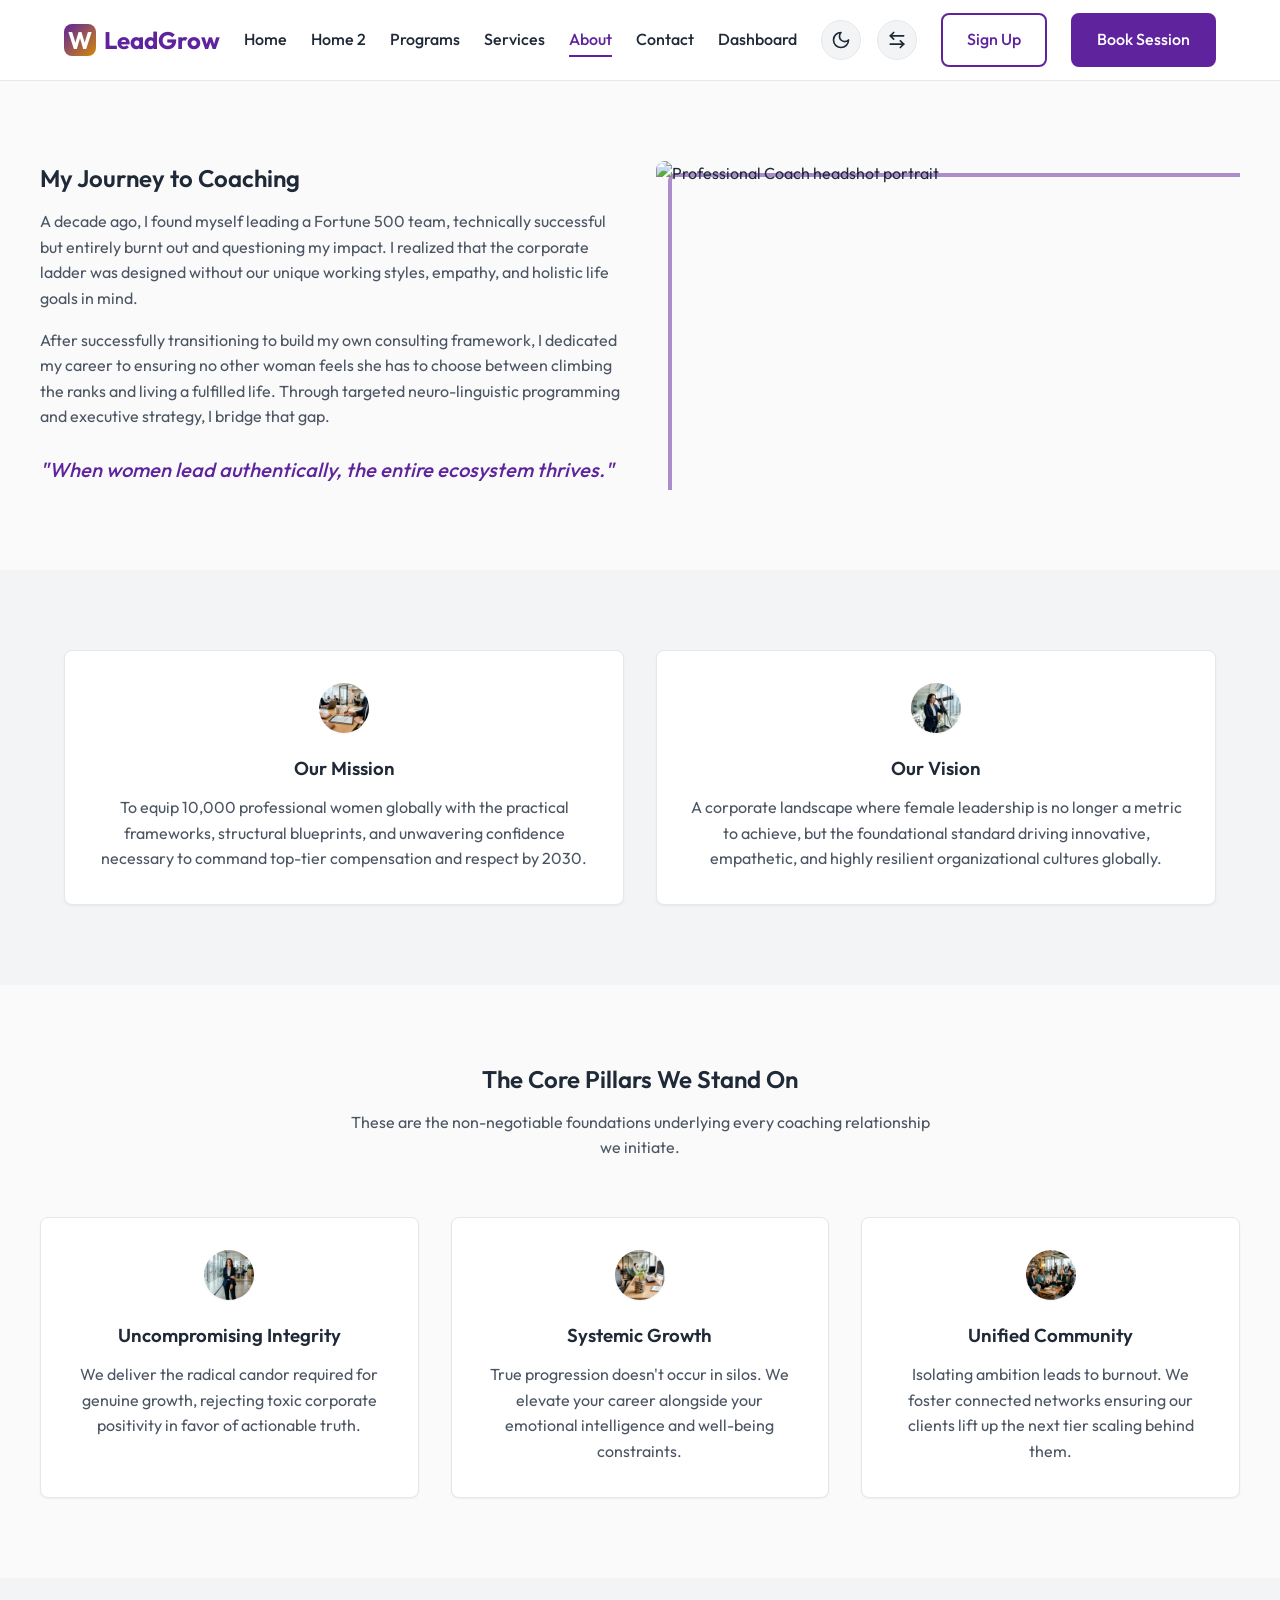
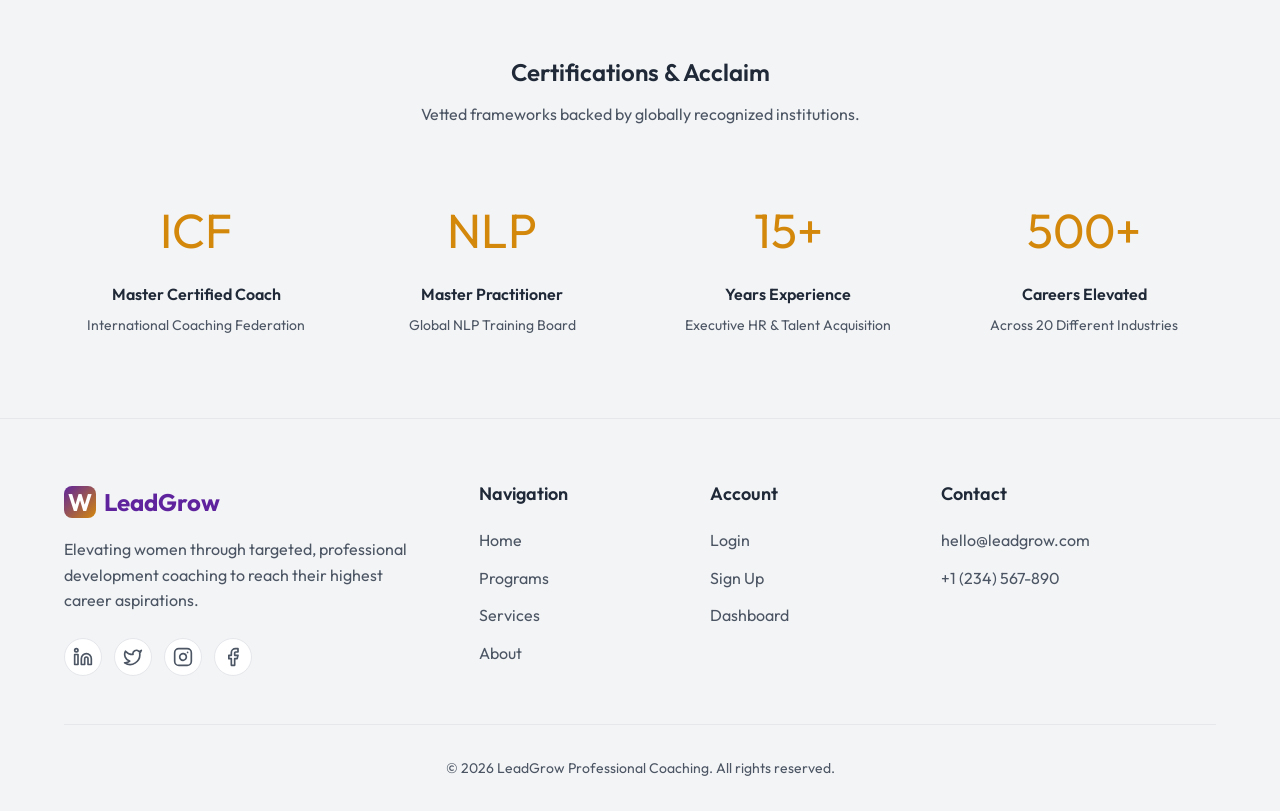
==== commit 6e84f6ec: "2.	Nav bar- place signup as a CTA button" ====
--- a/about.html
+++ b/about.html
@@ -27,7 +27,6 @@
           <li><a href="services.html" class="nav-link">Services</a></li>
           <li><a href="about.html" class="nav-link active">About</a></li>
           <li><a href="contact.html" class="nav-link">Contact</a></li>
-          <li><a href="signup.html" class="nav-link">Sign Up</a></li>
           <li><a href="dashboard.html" class="nav-link">Dashboard</a></li>
         </ul>
         
@@ -40,6 +39,7 @@
           </button>
         </div>
 
+        <a href="signup.html" class="btn btn-secondary">Sign Up</a>
         <a href="contact.html" class="btn btn-primary">Book Session</a>
       </nav>
 
@@ -63,13 +63,13 @@
       <li><a href="services.html" class="nav-link">Services</a></li>
       <li><a href="about.html" class="nav-link active">About</a></li>
       <li><a href="contact.html" class="nav-link">Contact</a></li>
-      <li><a href="signup.html" class="nav-link">Sign Up</a></li>
       <li><a href="dashboard.html" class="nav-link">Dashboard</a></li>
     </ul>
 
     <div class="mobile-nav-line"></div>
 
     <div class="mobile-nav-footer">
+      <a href="signup.html" class="btn btn-secondary btn-block">Sign Up</a>
       <a href="contact.html" class="btn btn-primary btn-block">Book Free Coaching Call</a>
       <div class="nav-toggles" style="margin-top: 1rem; justify-content: center;">
         <button class="icon-btn theme-toggle" aria-label="Toggle Theme">
@@ -100,7 +100,7 @@
           </div>
         </div>
         <div class="img-wrapper">
-          <img src="https://images.unsplash.com/photo-1573496359142-b8d87734a5a2?auto=format&fit=crop&q=80&w=600&h=700" alt="Professional Coach headshot portrait" style="width: 100%; border-radius: 8px;">
+          <img src="https://i.pinimg.com/1200x/31/36/5a/31365a8add090a295816a32f5a792eff.jpg" alt="Professional Coach headshot portrait" style="width: 100%; height: auto; aspect-ratio: 16/9; object-fit: cover; border-radius: 8px;">
         </div>
       </div>
     </section>
--- a/css/style.css
+++ b/css/style.css
@@ -10,10 +10,10 @@
   --primary-light: #7E42C2;
   --primary-dark: #3F1272;
 
-  --secondary-color: #F5A623;
-  /* Warm Gold */
-  --secondary-light: #FFC055;
-  --secondary-dark: #D4880B;
+  --secondary-color: #D4880B;
+  /* Coaching Gold */
+  --secondary-light: #F5A623;
+  --secondary-dark: #A16207;
 
   /* Status/Indicators */
   --success-color: #10B981;
@@ -50,6 +50,11 @@
   --text-secondary: #D1D5DB;
   --text-inverse: #1F2937;
   --border-color: #4B5563;
+
+  /* Increased Intensity for Dark Mode Accessibility */
+  --primary-color: #A855F7;
+  --primary-light: #C084FC;
+  --primary-dark: #7E22CE;
 
   --shadow-sm: 0 1px 2px 0 rgba(0, 0, 0, 0.3);
   --shadow-md: 0 4px 6px -1px rgba(0, 0, 0, 0.4), 0 2px 4px -1px rgba(0, 0, 0, 0.2);
@@ -175,6 +180,10 @@
 }
 
 .text-secondary {
+  color: var(--text-secondary);
+}
+
+.text-accent {
   color: var(--secondary-color);
 }
 
@@ -238,7 +247,7 @@
   gap: 2rem;
 }
 
-@media (max-width: 992px) {
+@media (max-width: 1024px) {
 
   .grid-2,
   .grid-3,
@@ -527,7 +536,9 @@
 }
 
 [data-theme="dark"] .header {
-  background-color: rgba(31, 41, 55, 0.95);
+  background-color: #000000;
+  border-bottom-color: #1a1a1a;
+  backdrop-filter: none;
 }
 
 .header-container {
@@ -545,6 +556,11 @@
   font-weight: 700;
   color: var(--primary-color);
   text-decoration: none;
+  transition: var(--transition);
+}
+
+[data-theme="dark"] .logo {
+  color: #FFFFFF;
 }
 
 .logo-icon {
@@ -630,6 +646,16 @@
 .mobile-nav-overlay.active {
   opacity: 1;
   visibility: visible;
+}
+
+[data-theme="dark"] .mobile-nav-panel {
+  background-color: #000000;
+  border-left: 1px solid #1a1a1a;
+}
+
+[data-theme="dark"][dir="rtl"] .mobile-nav-panel {
+  border-left: none;
+  border-right: 1px solid #1a1a1a;
 }
 
 .mobile-nav-panel {
@@ -992,14 +1018,46 @@
   .pricing-card {
     text-align: center !important;
   }
+
   .pricing-card.popular {
     transform: scale(1);
   }
+
   .pricing-card .pricing-features {
     display: flex;
     flex-direction: column;
     align-items: center;
     margin: 0 auto 2rem;
+  }
+}
+
+/* Calendar Styles (Dashboard) */
+.calendar-grid {
+  display: grid;
+  grid-template-columns: repeat(7, 1fr);
+  gap: 0.5rem;
+  text-align: center;
+}
+
+.calendar-day {
+  padding: 0.75rem;
+  border-radius: 8px;
+  transition: var(--transition);
+}
+
+@media (max-width: 600px) {
+  .calendar-grid {
+    gap: 0.25rem;
+  }
+
+  .calendar-day {
+    padding: 0.5rem;
+  }
+}
+
+@media (max-width: 400px) {
+  .calendar-day {
+    padding: 0.35rem;
   }
 }
 
@@ -1035,11 +1093,12 @@
 }
 
 .auth-controls {
-  position: absolute;
-  top: 1.5rem;
-  right: 1.5rem;
+  position: fixed;
+  top: 2rem;
+  right: 2rem;
   display: flex;
   gap: 0.5rem;
+  z-index: 1000;
 }
 
 @media (max-width: 576px) {
@@ -1047,15 +1106,16 @@
     padding: 2rem;
     padding-top: 4.5rem;
   }
+
   .auth-controls {
-    top: 1rem;
-    right: 1rem;
+    top: 1.5rem;
+    right: 1.5rem;
   }
 }
 
 [dir="rtl"] .auth-controls {
   right: auto;
-  left: 1.5rem;
+  left: 2rem;
 }
 
 /* Divider for Social Login */
@@ -1111,8 +1171,6 @@
 
 .sidebar-nav {
   padding: 1rem;
-  flex: 1;
-  overflow-y: auto;
 }
 
 .sidebar-link {
@@ -1158,6 +1216,24 @@
   padding: 0 1.5rem;
 }
 
+@media (max-width: 768px) {
+  .dashboard-header {
+    height: 70px;
+  }
+}
+
+@media (max-width: 600px) {
+  .card {
+    padding: 1.5rem;
+  }
+}
+
+@media (max-width: 400px) {
+  .card {
+    padding: 1rem;
+  }
+}
+
 @media (max-width: 600px) {
   .dashboard-header {
     padding: 0 1rem;
@@ -1169,6 +1245,16 @@
   display: flex;
   align-items: center;
   gap: 1.5rem;
+}
+
+@media (max-width: 768px) {
+  .header-actions {
+    gap: 0.75rem;
+  }
+
+  .user-profile .user-info {
+    display: none;
+  }
 }
 
 .user-profile {
@@ -1206,6 +1292,26 @@
 @media (max-width: 480px) {
   .dashboard-content {
     padding: 1rem;
+  }
+}
+
+/* Dashboard Grid Overrides */
+@media (max-width: 992px) {
+
+  .dashboard-content .grid-2,
+  .dashboard-content .grid-3 {
+    grid-template-columns: 1fr !important;
+    gap: 1.5rem;
+  }
+}
+
+.grid-span-full {
+  grid-column: 1 / -1 !important;
+}
+
+@media (max-width: 992px) {
+  .grid-span-full {
+    grid-column: auto !important;
   }
 }
 
@@ -1288,7 +1394,7 @@
   border: 4px solid var(--primary-color);
   border-radius: var(--border-radius);
   opacity: 0.5;
-  transform: translate(15px, 15px);
+  transform: translate(12px, 12px);
   z-index: -1;
 }
 
@@ -1430,13 +1536,15 @@
   border-radius: var(--border-radius);
 }
 
-@media (max-width: 992px) {
-  .feature-row, .feature-row.reverse {
+@media (max-width: 1024px) {
+
+  .feature-row,
+  .feature-row.reverse {
     flex-direction: column;
     text-align: center;
     gap: 2rem;
   }
-  
+
   .feature-row-content {
     text-align: center;
   }
@@ -1458,12 +1566,14 @@
   .contact-info-block {
     text-align: center;
   }
-  .contact-info-block .flex.items-center, 
+
+  .contact-info-block .flex.items-center,
   .contact-info-block .flex.flex-col {
     flex-direction: column;
     text-align: center;
     align-items: center;
   }
+
   .contact-info-block .social-links {
     justify-content: center;
   }
